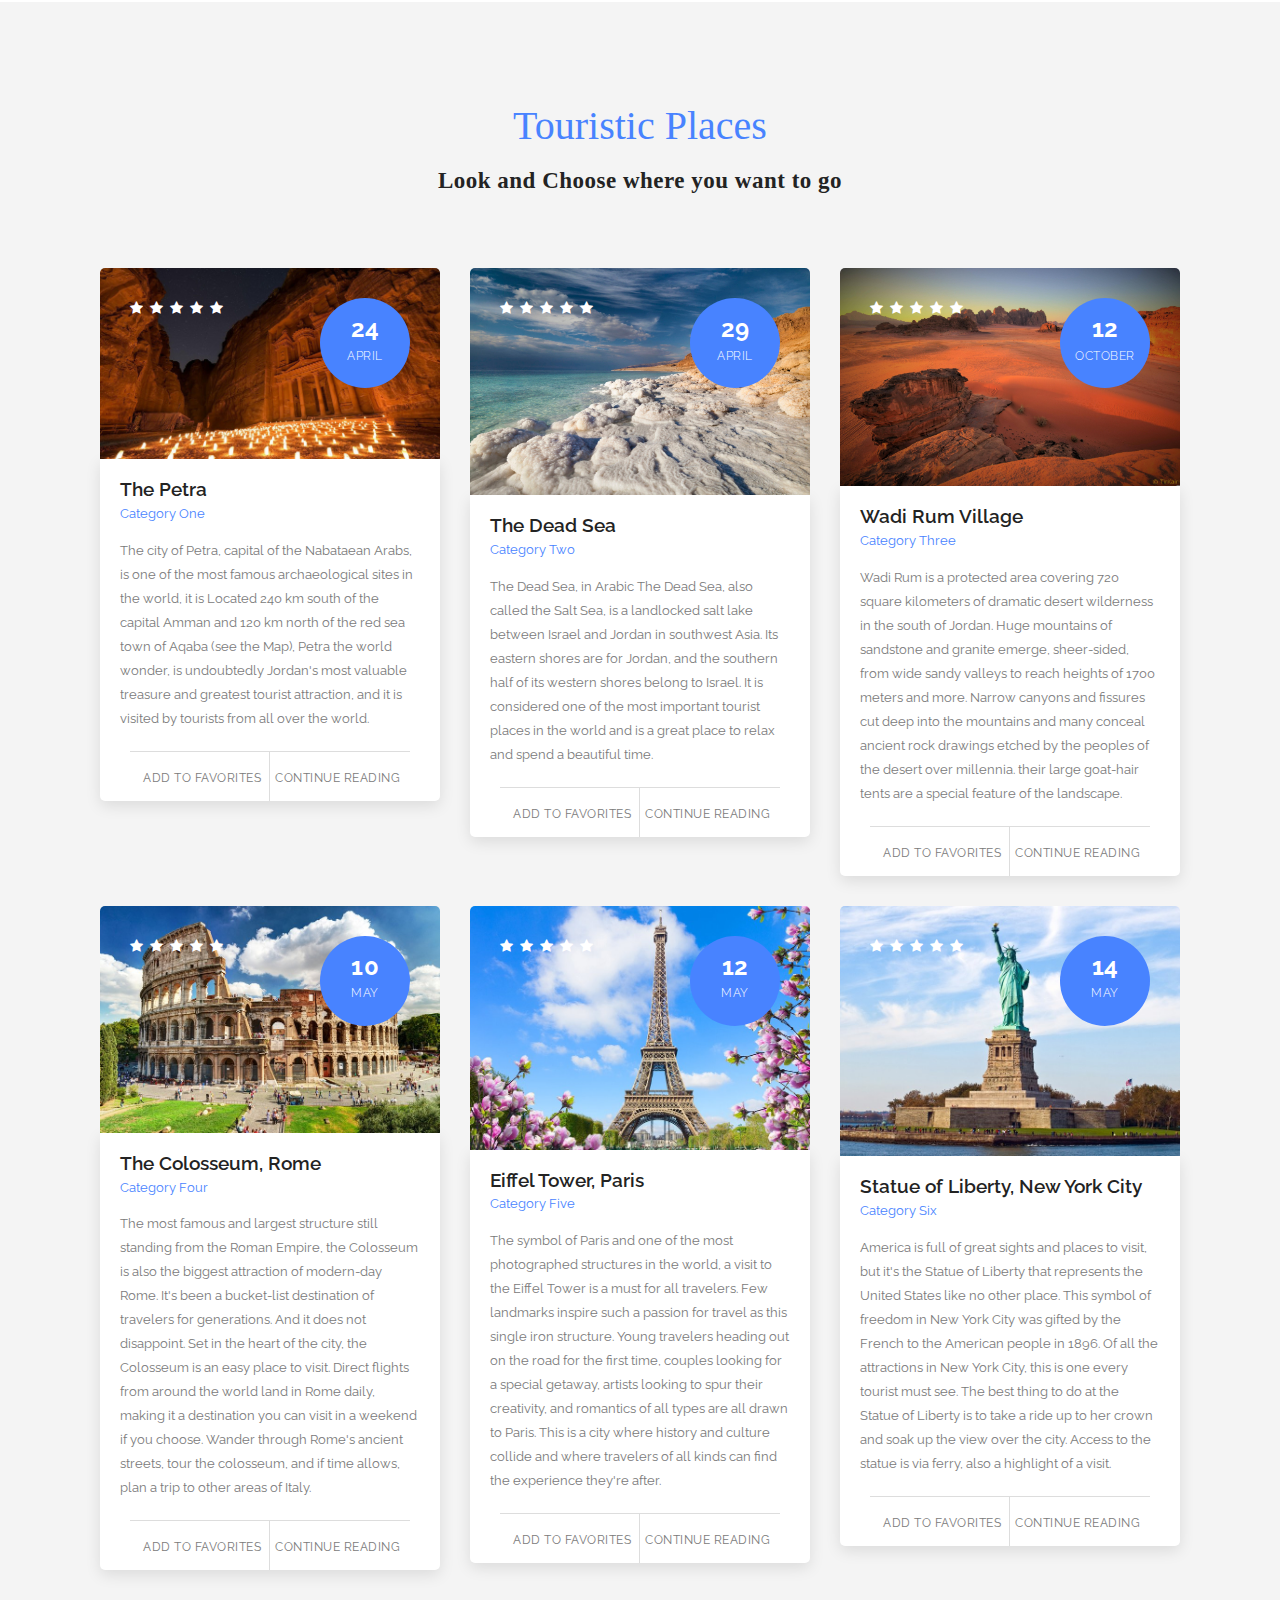
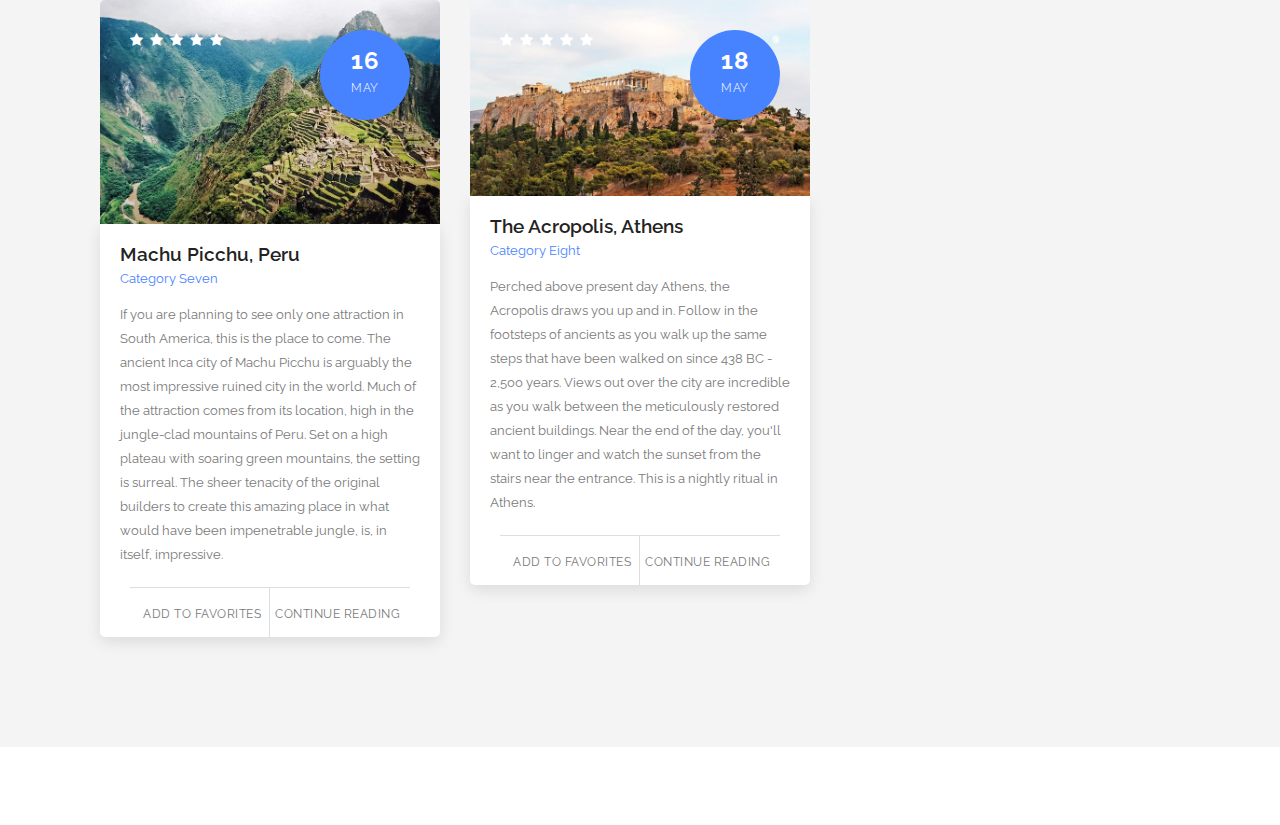
==== TouristicPlaces.html @ e9a0fc8e "first commit" ====
<!DOCTYPE html>
<html lang="en">

<head>
    <meta charset="UTF-8">
    <meta http-equiv="X-UA-Compatible" content="IE=edge">
    <meta name="viewport" content="width=device-width, initial-scale=1.0">
    <link rel="stylesheet" href="css/bootstrap.min.css">
    <link rel="stylesheet" href="css/bootstrap-theme.min.css">
    <link rel="stylesheet" href="css/fontAwesome.css">
    <link rel="stylesheet" href="css/hero-slider.css">
    <link rel="stylesheet" href="css/owl-carousel.css">
    <link rel="stylesheet" href="css/datepicker.css">
    <link rel="stylesheet" href="css/templatemo-style.css">
    <link href="https://fonts.googleapis.com/css?family=Raleway:100,200,300,400,500,600,700,800,900" rel="stylesheet">
    <link rel="stylesheet" href="css/myStyle.css">
    <script src="js/vendor/modernizr-2.8.3-respond-1.4.2.min.js"></script>
    <title>Touristic Places</title>
</head>

<body>
    <section class="featured-places" id="blog">
        <div class="container">
            <div class="row">
                <div class="col-md-12">
                    <div class="section-heading">
                        <span>Touristic Places</span>
                        <h2>Look and Choose where you want to go</h2>
                    </div>
                </div>
            </div>
            <div class="row">
                <div class="col-md-4 col-sm-6 col-xs-12">
                    <div class="featured-item">
                        <div class="thumb">
                            <img src="img/featured_item_1.jpg" alt="">
                            <div class="overlay-content">
                                <ul>
                                    <li><i class="fa fa-star"></i></li>
                                    <li><i class="fa fa-star"></i></li>
                                    <li><i class="fa fa-star"></i></li>
                                    <li><i class="fa fa-star"></i></li>
                                    <li><i class="fa fa-star"></i></li>
                                </ul>
                            </div>
                            <div class="date-content">
                                <h6>24</h6>
                                <span>April</span>
                            </div>
                        </div>
                        <div class="down-content">
                            <h4>The Petra</h4>
                            <span>Category One</span>
                            <p>The city of Petra, capital of the Nabataean Arabs, is one of the most famous
                                archaeological sites in the world,
                                it is Located 240 km south of the capital Amman and 120 km north of the red sea town of
                                Aqaba (see the Map),
                                Petra the world wonder, is undoubtedly Jordan's most valuable treasure and greatest
                                tourist attraction,
                                and it is visited by tourists from all over the world.</p>
                            <div class="row">
                                <div class="col-md-6 first-button">
                                    <div class="text-button">
                                        <a href="#">Add to favorites</a>
                                    </div>
                                </div>
                                <div class="col-md-6">
                                    <div class="text-button">
                                        <a href="https://www.visitpetra.jo/Pages/viewpage.aspx?pageID=124"
                                            target="_blank">Continue Reading</a>
                                    </div>
                                </div>
                            </div>
                        </div>
                    </div>
                </div>



                <div class="col-md-4 col-sm-6 col-xs-12">
                    <div class="featured-item">
                        <div class="thumb">
                            <img src="img/featured_item_2.jpg" alt="">
                            <div class="overlay-content">
                                <ul>
                                    <li><i class="fa fa-star"></i></li>
                                    <li><i class="fa fa-star"></i></li>
                                    <li><i class="fa fa-star"></i></li>
                                    <li><i class="fa fa-star"></i></li>
                                    <li><i class="fa fa-star"></i></li>
                                </ul>
                            </div>
                            <div class="date-content">
                                <h6>29</h6>
                                <span>April</span>
                            </div>
                        </div>
                        <div class="down-content">
                            <h4>The Dead Sea</h4>
                            <span>Category Two</span>
                            <p>The Dead Sea, in Arabic The Dead Sea, also called the Salt Sea, is a landlocked salt lake
                                between Israel and Jordan in southwest Asia.
                                Its eastern shores are for Jordan, and the southern half of its western shores belong to
                                Israel.
                                It is considered one of the most important tourist places in the world and is a great
                                place to relax and spend
                                a beautiful time.</p>
                            <div class="row">
                                <div class="col-md-6 first-button">
                                    <div class="text-button">
                                        <a href="#">Add to favorites</a>
                                    </div>
                                </div>
                                <div class="col-md-6">
                                    <div class="text-button">
                                        <a href="https://www.britannica.com/place/Dead-Sea" target="_blank">Continue
                                            Reading</a>
                                    </div>
                                </div>
                            </div>
                        </div>
                    </div>
                </div>

                <div class="col-md-4 col-sm-6 col-xs-12">
                    <div class="featured-item">
                        <div class="thumb">
                            <img src="img/featured_item_3.jpg" alt="">
                            <div class="overlay-content">
                                <ul>
                                    <li><i class="fa fa-star"></i></li>
                                    <li><i class="fa fa-star"></i></li>
                                    <li><i class="fa fa-star"></i></li>
                                    <li><i class="fa fa-star"></i></li>
                                    <li><i class="fa fa-star"></i></li>
                                </ul>
                            </div>
                            <div class="date-content">
                                <h6>12</h6>
                                <span>October</span>
                            </div>
                        </div>
                        <div class="down-content">
                            <h4>Wadi Rum Village</h4>
                            <span>Category Three</span>
                            <p>Wadi Rum is a protected area covering 720 square kilometers of dramatic desert wilderness
                                in the south of Jordan.
                                Huge mountains of sandstone and granite emerge, sheer-sided, from wide sandy valleys to
                                reach heights of 1700 meters and more.
                                Narrow canyons and fissures cut deep into the mountains and many conceal ancient rock
                                drawings etched by the peoples of the desert over millennia.
                                their large goat-hair tents are a special feature of the landscape.
                            </p>
                            <div class="row">
                                <div class="col-md-6 first-button">
                                    <div class="text-button">
                                        <a href="#">Add to favorites</a>
                                    </div>
                                </div>
                                <div class="col-md-6">
                                    <div class="text-button">
                                        <a href="#">Continue Reading</a>
                                    </div>
                                </div>
                            </div>
                        </div>
                    </div>
                </div>
            </div>





            <div class="row">
                <div class="col-md-4 col-sm-6 col-xs-12">
                    <div class="featured-item">
                        <div class="thumb">
                            <img src="img/rome.jpg" alt="">
                            <div class="overlay-content">
                                <ul>
                                    <li><i class="fa fa-star"></i></li>
                                    <li><i class="fa fa-star"></i></li>
                                    <li><i class="fa fa-star"></i></li>
                                    <li><i class="fa fa-star"></i></li>
                                    <li><i class="fa fa-star"></i></li>
                                </ul>
                            </div>
                            <div class="date-content">
                                <h6>10</h6>
                                <span>May</span>
                            </div>
                        </div>
                        <div class="down-content">
                            <h4>The Colosseum, Rome</h4>
                            <span>Category Four</span>
                            <p>The most famous and largest structure still standing from the Roman Empire, the Colosseum
                                is also the biggest attraction of modern-day Rome. It's been a bucket-list destination
                                of travelers for generations. And it does not disappoint.

                                Set in the heart of the city, the Colosseum is an easy place to visit.
                                Direct flights from around the world land in Rome daily,
                                making it a destination you can visit in a weekend if you choose. Wander through Rome's
                                ancient streets, tour the colosseum,
                                and if time allows, plan a trip to other areas of Italy.
                            </p>
                            <div class="row">
                                <div class="col-md-6 first-button">
                                    <div class="text-button">
                                        <a href="#">Add to favorites</a>
                                    </div>
                                </div>
                                <div class="col-md-6">
                                    <div class="text-button">
                                        <a href="https://www.planetware.com/rome/colosseum-i-la-rcl.htm"
                                            target="_blank">Continue Reading</a>
                                    </div>
                                </div>
                            </div>
                        </div>
                    </div>
                </div>

                <div class="col-md-4 col-sm-6 col-xs-12">
                    <div class="featured-item">
                        <div class="thumb">
                            <img src="img/paris.jpg" alt="">
                            <div class="overlay-content">
                                <ul>
                                    <li><i class="fa fa-star"></i></li>
                                    <li><i class="fa fa-star"></i></li>
                                    <li><i class="fa fa-star"></i></li>
                                    <li><i class="fa fa-star"></i></li>
                                    <li><i class="fa fa-star"></i></li>
                                </ul>
                            </div>
                            <div class="date-content">
                                <h6>12</h6>
                                <span>May</span>
                            </div>
                        </div>
                        <div class="down-content">
                            <h4>Eiffel Tower, Paris</h4>
                            <span>Category Five</span>
                            <p>The symbol of Paris and one of the most photographed structures in the world,
                                a visit to the Eiffel Tower is a must for all travelers. Few landmarks inspire such a
                                passion for travel as this single iron structure.
                                Young travelers heading out on the road for the first time, couples looking for a
                                special getaway, artists looking to spur their creativity,
                                and romantics of all types are all drawn to Paris. This is a city where history and
                                culture collide and where travelers of all kinds can find
                                the experience they're after.</p>
                            <div class="row">
                                <div class="col-md-6 first-button">
                                    <div class="text-button">
                                        <a href="#">Add to favorites</a>
                                    </div>
                                </div>
                                <div class="col-md-6">
                                    <div class="text-button">
                                        <a href="https://www.planetware.com/paris/eiffel-tower-f-p-et.htm"
                                            target="_blank">Continue Reading</a>
                                    </div>
                                </div>
                            </div>
                        </div>
                    </div>

                </div>

                <div class="col-md-4 col-sm-6 col-xs-12">
                    <div class="featured-item">
                        <div class="thumb">
                            <img src="img/usa.jpg" alt="">
                            <div class="overlay-content">
                                <ul>
                                    <li><i class="fa fa-star"></i></li>
                                    <li><i class="fa fa-star"></i></li>
                                    <li><i class="fa fa-star"></i></li>
                                    <li><i class="fa fa-star"></i></li>
                                    <li><i class="fa fa-star"></i></li>
                                </ul>
                            </div>
                            <div class="date-content">
                                <h6>14</h6>
                                <span>May</span>
                            </div>
                        </div>
                        <div class="down-content">
                            <h4>Statue of Liberty, New York City</h4>
                            <span>Category Six</span>
                            <p>America is full of great sights and places to visit, but it's the Statue of Liberty that
                                represents the United States like no other place. This symbol of freedom in New York
                                City was gifted by the French to the American people in 1896.

                                Of all the attractions in New York City, this is one every tourist must see. The best
                                thing to do at the Statue of Liberty is to take a ride up to her crown and soak up the
                                view over the city. Access to the statue is via ferry, also a highlight of a visit.</p>
                            <div class="row">
                                <div class="col-md-6 first-button">
                                    <div class="text-button">
                                        <a href="#">Add to favorites</a>
                                    </div>
                                </div>
                                <div class="col-md-6">
                                    <div class="text-button">
                                        <a href="https://www.britannica.com/topic/Statue-of-Liberty"
                                            target="_blank">Continue Reading</a>
                                    </div>
                                </div>
                            </div>
                        </div>
                    </div>
                </div>
            </div>


            <div class="row">
                <div class="col-md-4 col-sm-6 col-xs-12">
                    <div class="featured-item">
                        <div class="thumb">
                            <img src="img/peru.jpg" alt="">
                            <div class="overlay-content">
                                <ul>
                                    <li><i class="fa fa-star"></i></li>
                                    <li><i class="fa fa-star"></i></li>
                                    <li><i class="fa fa-star"></i></li>
                                    <li><i class="fa fa-star"></i></li>
                                    <li><i class="fa fa-star"></i></li>
                                </ul>
                            </div>
                            <div class="date-content">
                                <h6>16</h6>
                                <span>May</span>
                            </div>
                        </div>
                        <div class="down-content">
                            <h4>Machu Picchu, Peru</h4>
                            <span>Category Seven</span>
                            <p>If you are planning to see only one attraction in South America, this is the place to
                                come. The ancient Inca city of Machu Picchu is arguably the most impressive ruined city
                                in the world.

                                Much of the attraction comes from its location, high in the jungle-clad mountains of
                                Peru. Set on a high plateau with soaring green mountains, the setting is surreal. The
                                sheer tenacity of the original builders to create this amazing place in what would have
                                been impenetrable jungle, is, in itself, impressive.</p>
                            <div class="row">
                                <div class="col-md-6 first-button">
                                    <div class="text-button">
                                        <a href="#">Add to favorites</a>
                                    </div>
                                </div>
                                <div class="col-md-6">
                                    <div class="text-button">
                                        <a href="https://www.britannica.com/place/Machu-Picchu" target="_blank">Continue
                                            Reading</a>
                                    </div>
                                </div>
                            </div>
                        </div>
                    </div>
                </div>


                <div class="col-md-4 col-sm-6 col-xs-12">
                    <div class="featured-item">
                        <div class="thumb">
                            <img src="img/athens.jpg" alt="">
                            <div class="overlay-content">
                                <ul>
                                    <li><i class="fa fa-star"></i></li>
                                    <li><i class="fa fa-star"></i></li>
                                    <li><i class="fa fa-star"></i></li>
                                    <li><i class="fa fa-star"></i></li>
                                    <li><i class="fa fa-star"></i></li>
                                </ul>
                            </div>
                            <div class="date-content">
                                <h6>18</h6>
                                <span>May</span>
                            </div>
                        </div>
                        <div class="down-content">
                            <h4>The Acropolis, Athens</h4>
                            <span>Category Eight</span>
                            <p>Perched above present day Athens, the Acropolis draws you up and in. Follow in the
                                footsteps of ancients as you walk up the same steps that have been walked on since 438
                                BC - 2,500 years.

                                Views out over the city are incredible as you walk between the meticulously restored
                                ancient buildings. Near the end of the day, you'll want to linger and watch the sunset
                                from the stairs near the entrance. This is a nightly ritual in Athens.</p>
                            <div class="row">
                                <div class="col-md-6 first-button">
                                    <div class="text-button">
                                        <a href="#">Add to favorites</a>
                                    </div>
                                </div>
                                <div class="col-md-6">
                                    <div class="text-button">
                                        <a href="https://www.acropolis-tickets.com/acropolis-of-athens/"
                                            target="_blank">Continue Reading</a>
                                    </div>
                                </div>
                            </div>
                        </div>
                    </div>
                </div>

            </div>
        </div>
    </section>




</body>

</html>
---- css/hero-slider.css ----
/* -------------------------------- 

Primary style

-------------------------------- */
*, *::after, *::before {
  -webkit-box-sizing: border-box;
  -moz-box-sizing: border-box;
  box-sizing: border-box;
}

html {
  font-size: 62.5%;
}

body {
  font-family: "Open Sans", sans-serif;
  color: #2c343b;
  background-color: #f2f2f2;
}

a {
  color: #d44457;
  text-decoration: none;
}

img {
  max-width: 100%;
}

/* -------------------------------- 

Main Components 

-------------------------------- */
.cd-header {
  position: absolute;
  z-index: 2;
  top: 0;
  left: 0;
  width: 100%;
  height: 50px;
  background-color: #21272c;
  -webkit-font-smoothing: antialiased;
  -moz-osx-font-smoothing: grayscale;
}
@media only screen and (min-width: 768px) {
  .cd-header {
    height: 70px;
    background-color: transparent;
  }
}

#cd-logo {
  float: left;
  margin: 13px 0 0 5%;
}
#cd-logo img {
  display: block;
}
@media only screen and (min-width: 768px) {
  #cd-logo {
    margin: 23px 0 0 5%;
  }
}

.cd-primary-nav {
  /* mobile first - navigation hidden by default, triggered by tap/click on navigation icon */
  float: right;
  margin-right: 5%;
  width: 44px;
  height: 100%;
}
.cd-primary-nav ul {
  position: absolute;
  top: 0;
  left: 0;
  width: 100%;
  -webkit-transform: translateY(-100%);
  -moz-transform: translateY(-100%);
  -ms-transform: translateY(-100%);
  -o-transform: translateY(-100%);
  transform: translateY(-100%);
}
.cd-primary-nav ul.is-visible {
  box-shadow: 0 3px 8px rgba(0, 0, 0, 0.2);
  -webkit-transform: translateY(50px);
  -moz-transform: translateY(50px);
  -ms-transform: translateY(50px);
  -o-transform: translateY(50px);
  transform: translateY(50px);
}
.cd-primary-nav a {
  display: block;
  height: 50px;
  line-height: 50px;
  padding-left: 5%;
  background: #21272c;
  border-top: 1px solid #333c44;
  color: #ffffff;
}
@media only screen and (min-width: 768px) {
  .cd-primary-nav {
    /* reset navigation values */
    width: auto;
    height: auto;
    background: none;
  }
  .cd-primary-nav ul {
    position: static;
    width: auto;
    -webkit-transform: translateY(0);
    -moz-transform: translateY(0);
    -ms-transform: translateY(0);
    -o-transform: translateY(0);
    transform: translateY(0);
    line-height: 70px;
  }
  .cd-primary-nav ul.is-visible {
    -webkit-transform: translateY(0);
    -moz-transform: translateY(0);
    -ms-transform: translateY(0);
    -o-transform: translateY(0);
    transform: translateY(0);
  }
  .cd-primary-nav li {
    display: inline-block;
    margin-left: 1em;
  }
  .cd-primary-nav a {
    display: inline-block;
    height: auto;
    font-weight: 600;
    line-height: normal;
    background: transparent;
    padding: .6em 1em;
    border-top: none;
  }
}

/* -------------------------------- 

Slider

-------------------------------- */
.cd-hero {
  position: relative;
  -webkit-font-smoothing: antialiased;
  -moz-osx-font-smoothing: grayscale;
}

.cd-hero-slider {
  position: relative;
  height: 360px;
  overflow: hidden;
}
.cd-hero-slider li {
  position: absolute;
  top: 0;
  left: 0;
  width: 100%;
  height: 100%;
  -webkit-transform: translateX(100%);
  -moz-transform: translateX(100%);
  -ms-transform: translateX(100%);
  -o-transform: translateX(100%);
  transform: translateX(100%);
}
.cd-hero-slider li.selected {
  /* this is the visible slide */
  position: relative;
  -webkit-transform: translateX(0);
  -moz-transform: translateX(0);
  -ms-transform: translateX(0);
  -o-transform: translateX(0);
  transform: translateX(0);
}
.cd-hero-slider li.move-left {
  /* slide hidden on the left */
  -webkit-transform: translateX(-100%);
  -moz-transform: translateX(-100%);
  -ms-transform: translateX(-100%);
  -o-transform: translateX(-100%);
  transform: translateX(-100%);
}
.cd-hero-slider li.is-moving, .cd-hero-slider li.selected {
  /* the is-moving class is assigned to the slide which is moving outside the viewport */
  -webkit-transition: -webkit-transform 0.5s;
  -moz-transition: -moz-transform 0.5s;
  transition: transform 0.5s;
}
@media only screen and (min-width: 768px) {
  .cd-hero-slider {
    height: 500px;
  }
}
@media only screen and (min-width: 1170px) {
  .cd-hero-slider {
    height: 680px;
  }
}

/* -------------------------------- 

Single slide style

-------------------------------- */
.cd-hero-slider li {
  background-position: center center;
  background-size: cover;
  background-repeat: no-repeat;
}
.cd-hero-slider li:first-of-type {
  background-image: url(../img/slide_01.jpg);
}
.cd-hero-slider li:nth-of-type(2) {
  background-image: url(../img/slide_02.jpg);
}
.cd-hero-slider li:nth-of-type(3) {
  background-image: url(../img/slide_03.jpg);
}
.cd-hero-slider .cd-full-width,
.cd-hero-slider .cd-half-width {
  position: absolute;
  width: 100%;
  height: 100%;
  z-index: 1;
  left: 0;
  top: 0;
  /* this padding is used to align the text */
  padding-top: 150px;
  text-align: center;
  /* Force Hardware Acceleration in WebKit */
  -webkit-backface-visibility: hidden;
  backface-visibility: hidden;
  -webkit-transform: translateZ(0);
  -moz-transform: translateZ(0);
  -ms-transform: translateZ(0);
  -o-transform: translateZ(0);
  transform: translateZ(0);
}
.cd-hero-slider .cd-img-container {
  /* hide image on mobile device */
  display: none;
}
.cd-hero-slider .cd-img-container img {
  position: absolute;
  left: 50%;
  top: 50%;
  bottom: auto;
  right: auto;
  -webkit-transform: translateX(-50%) translateY(-50%);
  -moz-transform: translateX(-50%) translateY(-50%);
  -ms-transform: translateX(-50%) translateY(-50%);
  -o-transform: translateX(-50%) translateY(-50%);
  transform: translateX(-50%) translateY(-50%);
}
.cd-hero-slider .cd-bg-video-wrapper {
  /* hide video on mobile device */
  display: none;
  position: absolute;
  top: 0;
  left: 0;
  width: 100%;
  height: 100%;
  overflow: hidden;
}
.cd-hero-slider .cd-bg-video-wrapper video {
  /* you won't see this element in the html, but it will be injected using js */
  display: block;
  min-height: 100%;
  min-width: 100%;
  max-width: none;
  height: auto;
  width: auto;
  position: absolute;
  left: 50%;
  top: 50%;
  bottom: auto;
  right: auto;
  -webkit-transform: translateX(-50%) translateY(-50%);
  -moz-transform: translateX(-50%) translateY(-50%);
  -ms-transform: translateX(-50%) translateY(-50%);
  -o-transform: translateX(-50%) translateY(-50%);
  transform: translateX(-50%) translateY(-50%);
}
.cd-hero-slider h2, .cd-hero-slider p {
  text-shadow: 0 1px 3px rgba(0, 0, 0, 0.1);
  line-height: 1.2;
  margin: 0 auto 14px;
  color: #ffffff;
  width: 90%;
  max-width: 400px;
}
.cd-hero-slider h2 {
  font-size: 2.4rem;
}
.cd-hero-slider p {
  font-size: 1.4rem;
  line-height: 1.4;
}
.cd-hero-slider .cd-btn {
  display: inline-block;
  padding: 1.2em 1.4em;
  margin-top: .8em;
  background-color: rgba(212, 68, 87, 0.9);
  font-size: 1.3rem;
  font-weight: 700;
  letter-spacing: 1px;
  color: #ffffff;
  text-transform: uppercase;
  box-shadow: 0 3px 6px rgba(0, 0, 0, 0.1);
  -webkit-transition: background-color 0.2s;
  -moz-transition: background-color 0.2s;
  transition: background-color 0.2s;
}
.cd-hero-slider .cd-btn.secondary {
  background-color: rgba(22, 26, 30, 0.8);
}
.cd-hero-slider .cd-btn:nth-of-type(2) {
  margin-left: 1em;
}
.no-touch .cd-hero-slider .cd-btn:hover {
  background-color: #d44457;
}
.no-touch .cd-hero-slider .cd-btn.secondary:hover {
  background-color: #161a1e;
}
@media only screen and (min-width: 768px) {
  .cd-hero-slider .cd-full-width,
  .cd-hero-slider .cd-half-width {
    padding-top: 200px;
  }
  .cd-hero-slider .cd-bg-video-wrapper {
    display: block;
  }
  .cd-hero-slider .cd-half-width {
    width: 45%;
  }
  .cd-hero-slider .cd-half-width:first-of-type {
    left: 5%;
  }
  .cd-hero-slider .cd-half-width:nth-of-type(2) {
    right: 5%;
    left: auto;
  }
  .cd-hero-slider .cd-img-container {
    display: block;
  }
  .cd-hero-slider h2, .cd-hero-slider p {
    max-width: 520px;
  }
  .cd-hero-slider h2 {
    font-size: 2.4em;
    font-weight: 300;
  }
  .cd-hero-slider .cd-btn {
    font-size: 1.4rem;
  }
}
@media only screen and (min-width: 1170px) {
  .cd-hero-slider .cd-full-width,
  .cd-hero-slider .cd-half-width {
    padding-top: 250px;
  }
  .cd-hero-slider h2, .cd-hero-slider p {
    margin-bottom: 20px;
  }
  .cd-hero-slider h2 {
    font-size: 3.2em;
  }
  .cd-hero-slider p {
    font-size: 1.6rem;
  }
}

/* -------------------------------- 

Single slide animation

-------------------------------- */
@media only screen and (min-width: 768px) {
  .cd-hero-slider .cd-half-width {
    opacity: 0;
    -webkit-transform: translateX(40px);
    -moz-transform: translateX(40px);
    -ms-transform: translateX(40px);
    -o-transform: translateX(40px);
    transform: translateX(40px);
  }
  .cd-hero-slider .move-left .cd-half-width {
    -webkit-transform: translateX(-40px);
    -moz-transform: translateX(-40px);
    -ms-transform: translateX(-40px);
    -o-transform: translateX(-40px);
    transform: translateX(-40px);
  }
  .cd-hero-slider .selected .cd-half-width {
    /* this is the visible slide */
    opacity: 1;
    -webkit-transform: translateX(0);
    -moz-transform: translateX(0);
    -ms-transform: translateX(0);
    -o-transform: translateX(0);
    transform: translateX(0);
  }
  .cd-hero-slider .is-moving .cd-half-width {
    /* this is the slide moving outside the viewport 
    wait for the end of the transition on the <li> parent before set opacity to 0 and translate to 40px/-40px */
    -webkit-transition: opacity 0s 0.5s, -webkit-transform 0s 0.5s;
    -moz-transition: opacity 0s 0.5s, -moz-transform 0s 0.5s;
    transition: opacity 0s 0.5s, transform 0s 0.5s;
  }
  .cd-hero-slider li.selected.from-left .cd-half-width:nth-of-type(2),
  .cd-hero-slider li.selected.from-right .cd-half-width:first-of-type {
    /* this is the selected slide - different animation if it's entering from left or right */
    -webkit-transition: opacity 0.4s 0.2s, -webkit-transform 0.5s 0.2s;
    -moz-transition: opacity 0.4s 0.2s, -moz-transform 0.5s 0.2s;
    transition: opacity 0.4s 0.2s, transform 0.5s 0.2s;
  }
  .cd-hero-slider li.selected.from-left .cd-half-width:first-of-type,
  .cd-hero-slider li.selected.from-right .cd-half-width:nth-of-type(2) {
    /* this is the selected slide - different animation if it's entering from left or right */
    -webkit-transition: opacity 0.4s 0.4s, -webkit-transform 0.5s 0.4s;
    -moz-transition: opacity 0.4s 0.4s, -moz-transform 0.5s 0.4s;
    transition: opacity 0.4s 0.4s, transform 0.5s 0.4s;
  }
  .cd-hero-slider .cd-full-width h2,
  .cd-hero-slider .cd-full-width p,
  .cd-hero-slider .cd-full-width .cd-btn {
    opacity: 0;
    -webkit-transform: translateX(100px);
    -moz-transform: translateX(100px);
    -ms-transform: translateX(100px);
    -o-transform: translateX(100px);
    transform: translateX(100px);
  }
  .cd-hero-slider .move-left .cd-full-width h2,
  .cd-hero-slider .move-left .cd-full-width p,
  .cd-hero-slider .move-left .cd-full-width .cd-btn {
    opacity: 0;
    -webkit-transform: translateX(-100px);
    -moz-transform: translateX(-100px);
    -ms-transform: translateX(-100px);
    -o-transform: translateX(-100px);
    transform: translateX(-100px);
  }
  .cd-hero-slider .selected .cd-full-width h2,
  .cd-hero-slider .selected .cd-full-width p,
  .cd-hero-slider .selected .cd-full-width .cd-btn {
    /* this is the visible slide */
    opacity: 1;
    -webkit-transform: translateX(0);
    -moz-transform: translateX(0);
    -ms-transform: translateX(0);
    -o-transform: translateX(0);
    transform: translateX(0);
  }
  .cd-hero-slider li.is-moving .cd-full-width h2,
  .cd-hero-slider li.is-moving .cd-full-width p,
  .cd-hero-slider li.is-moving .cd-full-width .cd-btn {
    /* this is the slide moving outside the viewport 
    wait for the end of the transition on the li parent before set opacity to 0 and translate to 100px/-100px */
    -webkit-transition: opacity 0s 0.5s, -webkit-transform 0s 0.5s;
    -moz-transition: opacity 0s 0.5s, -moz-transform 0s 0.5s;
    transition: opacity 0s 0.5s, transform 0s 0.5s;
  }
  .cd-hero-slider li.selected h2 {
    -webkit-transition: opacity 0.4s 0.2s, -webkit-transform 0.5s 0.2s;
    -moz-transition: opacity 0.4s 0.2s, -moz-transform 0.5s 0.2s;
    transition: opacity 0.4s 0.2s, transform 0.5s 0.2s;
  }
  .cd-hero-slider li.selected p {
    -webkit-transition: opacity 0.4s 0.3s, -webkit-transform 0.5s 0.3s;
    -moz-transition: opacity 0.4s 0.3s, -moz-transform 0.5s 0.3s;
    transition: opacity 0.4s 0.3s, transform 0.5s 0.3s;
  }
  .cd-hero-slider li.selected .cd-btn {
    -webkit-transition: opacity 0.4s 0.4s, -webkit-transform 0.5s 0.4s, background-color 0.2s 0s;
    -moz-transition: opacity 0.4s 0.4s, -moz-transform 0.5s 0.4s, background-color 0.2s 0s;
    transition: opacity 0.4s 0.4s, transform 0.5s 0.4s, background-color 0.2s 0s;
  }
}
/* -------------------------------- 

Slider navigation

-------------------------------- */
.cd-slider-nav {
  display: none;
  position: absolute;
  width: 100%;
  bottom: 0;
  z-index: 2;
  text-align: center;
  height: 55px;
  background-color: rgba(0, 1, 1, 0.5);
}
.cd-slider-nav nav, .cd-slider-nav ul, .cd-slider-nav li, .cd-slider-nav a {
  height: 100%;
}
.cd-slider-nav nav {
  display: inline-block;
  position: relative;
}
.cd-slider-nav .cd-marker {
  position: absolute;
  bottom: 0;
  left: 0;
  width: 60px;
  height: 100%;
  color: #d44457;
  background-color: #ffffff;
  box-shadow: inset 0 2px 0 currentColor;
  -webkit-transition: -webkit-transform 0.2s, box-shadow 0.2s;
  -moz-transition: -moz-transform 0.2s, box-shadow 0.2s;
  transition: transform 0.2s, box-shadow 0.2s;
}
.cd-slider-nav .cd-marker.item-2 {
  -webkit-transform: translateX(100%);
  -moz-transform: translateX(100%);
  -ms-transform: translateX(100%);
  -o-transform: translateX(100%);
  transform: translateX(100%);
}
.cd-slider-nav .cd-marker.item-3 {
  -webkit-transform: translateX(200%);
  -moz-transform: translateX(200%);
  -ms-transform: translateX(200%);
  -o-transform: translateX(200%);
  transform: translateX(200%);
}
.cd-slider-nav .cd-marker.item-4 {
  -webkit-transform: translateX(300%);
  -moz-transform: translateX(300%);
  -ms-transform: translateX(300%);
  -o-transform: translateX(300%);
  transform: translateX(300%);
}
.cd-slider-nav .cd-marker.item-5 {
  -webkit-transform: translateX(400%);
  -moz-transform: translateX(400%);
  -ms-transform: translateX(400%);
  -o-transform: translateX(400%);
  transform: translateX(400%);
}
.cd-slider-nav ul::after {
  clear: both;
  content: "";
  display: table;
}
.cd-slider-nav li {
  display: inline-block;
  width: 60px;
  float: left;
}
.cd-slider-nav li.selected a {
  color: #2c343b;
}
.no-touch .cd-slider-nav li.selected a:hover {
  background-color: transparent;
}
.cd-slider-nav a {
  display: block;
  position: relative;
  padding-top: 35px;
  font-size: 1rem;
  font-weight: 700;
  color: #a8b4be;
  -webkit-transition: background-color 0.2s;
  -moz-transition: background-color 0.2s;
  transition: background-color 0.2s;
}
.cd-slider-nav a::before {
  content: '';
  position: absolute;
  width: 24px;
  height: 24px;
  top: 8px;
  left: 50%;
  right: auto;
  -webkit-transform: translateX(-50%);
  -moz-transform: translateX(-50%);
  -ms-transform: translateX(-50%);
  -o-transform: translateX(-50%);
  transform: translateX(-50%);
}
.no-touch .cd-slider-nav a:hover {
  background-color: rgba(0, 1, 1, 0.5);
}
.cd-slider-nav li:first-of-type a::before {
  background-position: 0 0;
}
.cd-slider-nav li.selected:first-of-type a::before {
  background-position: 0 -24px;
}
.cd-slider-nav li:nth-of-type(2) a::before {
  background-position: -24px 0;
}
.cd-slider-nav li.selected:nth-of-type(2) a::before {
  background-position: -24px -24px;
}
.cd-slider-nav li:nth-of-type(3) a::before {
  background-position: -48px 0;
}
.cd-slider-nav li.selected:nth-of-type(3) a::before {
  background-position: -48px -24px;
}
.cd-slider-nav li:nth-of-type(4) a::before {
  background-position: -72px 0;
}
.cd-slider-nav li.selected:nth-of-type(4) a::before {
  background-position: -72px -24px;
}
.cd-slider-nav li:nth-of-type(5) a::before {
  background-position: -96px 0;
}
.cd-slider-nav li.selected:nth-of-type(5) a::before {
  background-position: -96px -24px;
}
@media only screen and (min-width: 768px) {
  .cd-slider-nav {
    height: 80px;
  }
  .cd-slider-nav .cd-marker,
  .cd-slider-nav li {
    width: 95px;
  }
  .cd-slider-nav a {
    padding-top: 48px;
    font-size: 1.1rem;
    text-transform: uppercase;
  }
  .cd-slider-nav a::before {
    top: 18px;
  }
}

/* -------------------------------- 

Main content

-------------------------------- */
.cd-main-content {
  width: 90%;
  max-width: 768px;
  margin: 0 auto;
  padding: 2em 0;
}
.cd-main-content p {
  font-size: 1.4rem;
  line-height: 1.8;
  color: #999999;
  margin: 2em 0;
}
@media only screen and (min-width: 1170px) {
  .cd-main-content {
    padding: 3em 0;
  }
  .cd-main-content p {
    font-size: 1.6rem;
  }
}

/* -------------------------------- 

Javascript disabled

-------------------------------- */
.no-js .cd-hero-slider li {
  display: none;
}
.no-js .cd-hero-slider li.selected {
  display: block;
}

.no-js .cd-slider-nav {
  display: none;
}
---- css/owl-carousel.css ----
/**
 * Owl Carousel v2.3.1
 * Copyright 2013-2018 David Deutsch
 * Licensed under: SEE LICENSE IN https://github.com/OwlCarousel2/OwlCarousel2/blob/master/LICENSE
 */
/*
 *  Owl Carousel - Core
 */
.owl-carousel {
  display: none;
  width: 100%;
  -webkit-tap-highlight-color: transparent;
  /* position relative and z-index fix webkit rendering fonts issue */
  position: relative;
  z-index: 1; }
  .owl-carousel .owl-stage {
    position: relative;
    -ms-touch-action: pan-Y;
    touch-action: manipulation;
    -moz-backface-visibility: hidden;
    /* fix firefox animation glitch */ }
  .owl-carousel .owl-stage:after {
    content: ".";
    display: block;
    clear: both;
    visibility: hidden;
    line-height: 0;
    height: 0; }
  .owl-carousel .owl-stage-outer {
    position: relative;
    overflow: hidden;
    /* fix for flashing background */
    -webkit-transform: translate3d(0px, 0px, 0px); }
  .owl-carousel .owl-wrapper,
  .owl-carousel .owl-item {
    -webkit-backface-visibility: hidden;
    -moz-backface-visibility: hidden;
    -ms-backface-visibility: hidden;
    -webkit-transform: translate3d(0, 0, 0);
    -moz-transform: translate3d(0, 0, 0);
    -ms-transform: translate3d(0, 0, 0); }
  .owl-carousel .owl-item {
    position: relative;
    min-height: 1px;
    float: left;
    -webkit-backface-visibility: hidden;
    -webkit-tap-highlight-color: transparent;
    -webkit-touch-callout: none; }
  .owl-carousel .owl-item img {
    display: block;
    width: 100%; }
  .owl-carousel .owl-nav.disabled,
  .owl-carousel .owl-dots.disabled {
    display: none; }
  .owl-carousel .owl-nav .owl-prev,
  .owl-carousel .owl-nav .owl-next,
  .owl-carousel .owl-dot {
    cursor: pointer;
    cursor: hand;
    -webkit-user-select: none;
    -khtml-user-select: none;
    -moz-user-select: none;
    -ms-user-select: none;
    user-select: none; }
  .owl-carousel .owl-nav button.owl-prev,
  .owl-carousel .owl-nav button.owl-next,
  .owl-carousel button.owl-dot {
    background: none;
    color: inherit;
    border: none;
    padding: 0 !important;
    font: inherit; }
  .owl-carousel.owl-loaded {
    display: block; }
  .owl-carousel.owl-loading {
    opacity: 0;
    display: block; }
  .owl-carousel.owl-hidden {
    opacity: 0; }
  .owl-carousel.owl-refresh .owl-item {
    visibility: hidden; }
  .owl-carousel.owl-drag .owl-item {
    -ms-touch-action: none;
        touch-action: none;
    -webkit-user-select: none;
    -moz-user-select: none;
    -ms-user-select: none;
    user-select: none; }
  .owl-carousel.owl-grab {
    cursor: move;
    cursor: grab; }
  .owl-carousel.owl-rtl {
    direction: rtl; }
  .owl-carousel.owl-rtl .owl-item {
    float: right; }

/* No Js */
.no-js .owl-carousel {
  display: block; }

/*
 *  Owl Carousel - Animate Plugin
 */
.owl-carousel .animated {
  animation-duration: 1000ms;
  animation-fill-mode: both; }

.owl-carousel .owl-animated-in {
  z-index: 0; }

.owl-carousel .owl-animated-out {
  z-index: 1; }

.owl-carousel .fadeOut {
  animation-name: fadeOut; }

@keyframes fadeOut {
  0% {
    opacity: 1; }
  100% {
    opacity: 0; } }

/*
 *  Owl Carousel - Auto Height Plugin
 */
.owl-height {
  transition: height 500ms ease-in-out; }

/*
 *  Owl Carousel - Lazy Load Plugin
 */
.owl-carousel .owl-item .owl-lazy {
  opacity: 0;
  transition: opacity 400ms ease; }

.owl-carousel .owl-item img.owl-lazy {
  transform-style: preserve-3d; }

/*
 *  Owl Carousel - Video Plugin
 */
.owl-carousel .owl-video-wrapper {
  position: relative;
  height: 100%;
  background: #000; }

.owl-carousel .owl-video-play-icon {
  position: absolute;
  height: 80px;
  width: 80px;
  left: 50%;
  top: 50%;
  margin-left: -40px;
  margin-top: -40px;
  background: url("owl.video.play.png") no-repeat;
  cursor: pointer;
  z-index: 1;
  -webkit-backface-visibility: hidden;
  transition: transform 100ms ease; }

.owl-carousel .owl-video-play-icon:hover {
  -ms-transform: scale(1.3, 1.3);
      transform: scale(1.3, 1.3); }

.owl-carousel .owl-video-playing .owl-video-tn,
.owl-carousel .owl-video-playing .owl-video-play-icon {
  display: none; }

.owl-carousel .owl-video-tn {
  opacity: 0;
  height: 100%;
  background-position: center center;
  background-repeat: no-repeat;
  background-size: contain;
  transition: opacity 400ms ease; }

.owl-carousel .owl-video-frame {
  position: relative;
  z-index: 1;
  height: 100%;
  width: 100%; }
---- css/datepicker.css ----
/*!
 * Datepicker for Bootstrap v1.7.1 (https://github.com/uxsolutions/bootstrap-datepicker)
 *
 * Licensed under the Apache License v2.0 (http://www.apache.org/licenses/LICENSE-2.0)
 */

.datepicker {
  padding: 4px;
  -webkit-border-radius: 4px;
  -moz-border-radius: 4px;
  border-radius: 4px;
  direction: ltr;
}
.datepicker-inline {
  width: 220px;
}
.datepicker-rtl {
  direction: rtl;
}
.datepicker-rtl.dropdown-menu {
  left: auto;
}
.datepicker-rtl table tr td span {
  float: right;
}
.datepicker-dropdown {
  top: 0;
  left: 0;
}
.datepicker-dropdown:before {
  content: '';
  display: inline-block;
  border-left: 7px solid transparent;
  border-right: 7px solid transparent;
  border-bottom: 7px solid #999;
  border-top: 0;
  border-bottom-color: rgba(0, 0, 0, 0.2);
  position: absolute;
}
.datepicker-dropdown:after {
  content: '';
  display: inline-block;
  border-left: 6px solid transparent;
  border-right: 6px solid transparent;
  border-bottom: 6px solid #fff;
  border-top: 0;
  position: absolute;
}
.datepicker-dropdown.datepicker-orient-left:before {
  left: 6px;
}
.datepicker-dropdown.datepicker-orient-left:after {
  left: 7px;
}
.datepicker-dropdown.datepicker-orient-right:before {
  right: 6px;
}
.datepicker-dropdown.datepicker-orient-right:after {
  right: 7px;
}
.datepicker-dropdown.datepicker-orient-bottom:before {
  top: -7px;
}
.datepicker-dropdown.datepicker-orient-bottom:after {
  top: -6px;
}
.datepicker-dropdown.datepicker-orient-top:before {
  bottom: -7px;
  border-bottom: 0;
  border-top: 7px solid #999;
}
.datepicker-dropdown.datepicker-orient-top:after {
  bottom: -6px;
  border-bottom: 0;
  border-top: 6px solid #fff;
}
.datepicker table {
  margin: 0;
  -webkit-touch-callout: none;
  -webkit-user-select: none;
  -khtml-user-select: none;
  -moz-user-select: none;
  -ms-user-select: none;
  user-select: none;
}
.datepicker td,
.datepicker th {
  text-align: center;
  width: 20px;
  height: 20px;
  -webkit-border-radius: 4px;
  -moz-border-radius: 4px;
  border-radius: 4px;
  border: none;
}
.table-striped .datepicker table tr td,
.table-striped .datepicker table tr th {
  background-color: transparent;
}
.datepicker table tr td.day:hover,
.datepicker table tr td.day.focused {
  background: #eee;
  cursor: pointer;
}
.datepicker table tr td.old,
.datepicker table tr td.new {
  color: #999;
}
.datepicker table tr td.disabled,
.datepicker table tr td.disabled:hover {
  background: none;
  color: #999;
  cursor: default;
}
.datepicker table tr td.highlighted {
  background: #d9edf7;
  border-radius: 0;
}
.datepicker table tr td.today,
.datepicker table tr td.today:hover,
.datepicker table tr td.today.disabled,
.datepicker table tr td.today.disabled:hover {
  background-color: #fde19a;
  background-image: -moz-linear-gradient(to bottom, #fdd49a, #fdf59a);
  background-image: -ms-linear-gradient(to bottom, #fdd49a, #fdf59a);
  background-image: -webkit-gradient(linear, 0 0, 0 100%, from(#fdd49a), to(#fdf59a));
  background-image: -webkit-linear-gradient(to bottom, #fdd49a, #fdf59a);
  background-image: -o-linear-gradient(to bottom, #fdd49a, #fdf59a);
  background-image: linear-gradient(to bottom, #fdd49a, #fdf59a);
  background-repeat: repeat-x;
  filter: progid:DXImageTransform.Microsoft.gradient(startColorstr='#fdd49a', endColorstr='#fdf59a', GradientType=0);
  border-color: #fdf59a #fdf59a #fbed50;
  border-color: rgba(0, 0, 0, 0.1) rgba(0, 0, 0, 0.1) rgba(0, 0, 0, 0.25);
  filter: progid:DXImageTransform.Microsoft.gradient(enabled=false);
  color: #000;
}
.datepicker table tr td.today:hover,
.datepicker table tr td.today:hover:hover,
.datepicker table tr td.today.disabled:hover,
.datepicker table tr td.today.disabled:hover:hover,
.datepicker table tr td.today:active,
.datepicker table tr td.today:hover:active,
.datepicker table tr td.today.disabled:active,
.datepicker table tr td.today.disabled:hover:active,
.datepicker table tr td.today.active,
.datepicker table tr td.today:hover.active,
.datepicker table tr td.today.disabled.active,
.datepicker table tr td.today.disabled:hover.active,
.datepicker table tr td.today.disabled,
.datepicker table tr td.today:hover.disabled,
.datepicker table tr td.today.disabled.disabled,
.datepicker table tr td.today.disabled:hover.disabled,
.datepicker table tr td.today[disabled],
.datepicker table tr td.today:hover[disabled],
.datepicker table tr td.today.disabled[disabled],
.datepicker table tr td.today.disabled:hover[disabled] {
  background-color: #fdf59a;
}
.datepicker table tr td.today:active,
.datepicker table tr td.today:hover:active,
.datepicker table tr td.today.disabled:active,
.datepicker table tr td.today.disabled:hover:active,
.datepicker table tr td.today.active,
.datepicker table tr td.today:hover.active,
.datepicker table tr td.today.disabled.active,
.datepicker table tr td.today.disabled:hover.active {
  background-color: #fbf069 \9;
}
.datepicker table tr td.today:hover:hover {
  color: #000;
}
.datepicker table tr td.today.active:hover {
  color: #fff;
}
.datepicker table tr td.range,
.datepicker table tr td.range:hover,
.datepicker table tr td.range.disabled,
.datepicker table tr td.range.disabled:hover {
  background: #eee;
  -webkit-border-radius: 0;
  -moz-border-radius: 0;
  border-radius: 0;
}
.datepicker table tr td.range.today,
.datepicker table tr td.range.today:hover,
.datepicker table tr td.range.today.disabled,
.datepicker table tr td.range.today.disabled:hover {
  background-color: #f3d17a;
  background-image: -moz-linear-gradient(to bottom, #f3c17a, #f3e97a);
  background-image: -ms-linear-gradient(to bottom, #f3c17a, #f3e97a);
  background-image: -webkit-gradient(linear, 0 0, 0 100%, from(#f3c17a), to(#f3e97a));
  background-image: -webkit-linear-gradient(to bottom, #f3c17a, #f3e97a);
  background-image: -o-linear-gradient(to bottom, #f3c17a, #f3e97a);
  background-image: linear-gradient(to bottom, #f3c17a, #f3e97a);
  background-repeat: repeat-x;
  filter: progid:DXImageTransform.Microsoft.gradient(startColorstr='#f3c17a', endColorstr='#f3e97a', GradientType=0);
  border-color: #f3e97a #f3e97a #edde34;
  border-color: rgba(0, 0, 0, 0.1) rgba(0, 0, 0, 0.1) rgba(0, 0, 0, 0.25);
  filter: progid:DXImageTransform.Microsoft.gradient(enabled=false);
  -webkit-border-radius: 0;
  -moz-border-radius: 0;
  border-radius: 0;
}
.datepicker table tr td.range.today:hover,
.datepicker table tr td.range.today:hover:hover,
.datepicker table tr td.range.today.disabled:hover,
.datepicker table tr td.range.today.disabled:hover:hover,
.datepicker table tr td.range.today:active,
.datepicker table tr td.range.today:hover:active,
.datepicker table tr td.range.today.disabled:active,
.datepicker table tr td.range.today.disabled:hover:active,
.datepicker table tr td.range.today.active,
.datepicker table tr td.range.today:hover.active,
.datepicker table tr td.range.today.disabled.active,
.datepicker table tr td.range.today.disabled:hover.active,
.datepicker table tr td.range.today.disabled,
.datepicker table tr td.range.today:hover.disabled,
.datepicker table tr td.range.today.disabled.disabled,
.datepicker table tr td.range.today.disabled:hover.disabled,
.datepicker table tr td.range.today[disabled],
.datepicker table tr td.range.today:hover[disabled],
.datepicker table tr td.range.today.disabled[disabled],
.datepicker table tr td.range.today.disabled:hover[disabled] {
  background-color: #f3e97a;
}
.datepicker table tr td.range.today:active,
.datepicker table tr td.range.today:hover:active,
.datepicker table tr td.range.today.disabled:active,
.datepicker table tr td.range.today.disabled:hover:active,
.datepicker table tr td.range.today.active,
.datepicker table tr td.range.today:hover.active,
.datepicker table tr td.range.today.disabled.active,
.datepicker table tr td.range.today.disabled:hover.active {
  background-color: #efe24b \9;
}
.datepicker table tr td.selected,
.datepicker table tr td.selected:hover,
.datepicker table tr td.selected.disabled,
.datepicker table tr td.selected.disabled:hover {
  background-color: #9e9e9e;
  background-image: -moz-linear-gradient(to bottom, #b3b3b3, #808080);
  background-image: -ms-linear-gradient(to bottom, #b3b3b3, #808080);
  background-image: -webkit-gradient(linear, 0 0, 0 100%, from(#b3b3b3), to(#808080));
  background-image: -webkit-linear-gradient(to bottom, #b3b3b3, #808080);
  background-image: -o-linear-gradient(to bottom, #b3b3b3, #808080);
  background-image: linear-gradient(to bottom, #b3b3b3, #808080);
  background-repeat: repeat-x;
  filter: progid:DXImageTransform.Microsoft.gradient(startColorstr='#b3b3b3', endColorstr='#808080', GradientType=0);
  border-color: #808080 #808080 #595959;
  border-color: rgba(0, 0, 0, 0.1) rgba(0, 0, 0, 0.1) rgba(0, 0, 0, 0.25);
  filter: progid:DXImageTransform.Microsoft.gradient(enabled=false);
  color: #fff;
  text-shadow: 0 -1px 0 rgba(0, 0, 0, 0.25);
}
.datepicker table tr td.selected:hover,
.datepicker table tr td.selected:hover:hover,
.datepicker table tr td.selected.disabled:hover,
.datepicker table tr td.selected.disabled:hover:hover,
.datepicker table tr td.selected:active,
.datepicker table tr td.selected:hover:active,
.datepicker table tr td.selected.disabled:active,
.datepicker table tr td.selected.disabled:hover:active,
.datepicker table tr td.selected.active,
.datepicker table tr td.selected:hover.active,
.datepicker table tr td.selected.disabled.active,
.datepicker table tr td.selected.disabled:hover.active,
.datepicker table tr td.selected.disabled,
.datepicker table tr td.selected:hover.disabled,
.datepicker table tr td.selected.disabled.disabled,
.datepicker table tr td.selected.disabled:hover.disabled,
.datepicker table tr td.selected[disabled],
.datepicker table tr td.selected:hover[disabled],
.datepicker table tr td.selected.disabled[disabled],
.datepicker table tr td.selected.disabled:hover[disabled] {
  background-color: #808080;
}
.datepicker table tr td.selected:active,
.datepicker table tr td.selected:hover:active,
.datepicker table tr td.selected.disabled:active,
.datepicker table tr td.selected.disabled:hover:active,
.datepicker table tr td.selected.active,
.datepicker table tr td.selected:hover.active,
.datepicker table tr td.selected.disabled.active,
.datepicker table tr td.selected.disabled:hover.active {
  background-color: #ffe165 \9;
}
.datepicker table tr td.active,
.datepicker table tr td.active:hover,
.datepicker table tr td.active.disabled,
.datepicker table tr td.active.disabled:hover {
  background-color: #ffe165;
  background-image: -moz-linear-gradient(to bottom, #08c, #ffe165);
  filter: progid:DXImageTransform.Microsoft.gradient(startColorstr='#08c', endColorstr='#ffe165', GradientType=0);
  border-color: #ffe165 #ffe165 #002a80;
  border-color: rgba(0, 0, 0, 0.1) rgba(0, 0, 0, 0.1) rgba(0, 0, 0, 0.25);
  filter: progid:DXImageTransform.Microsoft.gradient(enabled=false);
  color: #121212;
  text-shadow: 0 -1px 0 rgba(0, 0, 0, 0.25);
}
.datepicker table tr td.active:hover,
.datepicker table tr td.active:hover:hover,
.datepicker table tr td.active.disabled:hover,
.datepicker table tr td.active.disabled:hover:hover,
.datepicker table tr td.active:active,
.datepicker table tr td.active:hover:active,
.datepicker table tr td.active.disabled:active,
.datepicker table tr td.active.disabled:hover:active,
.datepicker table tr td.active.active,
.datepicker table tr td.active:hover.active,
.datepicker table tr td.active.disabled.active,
.datepicker table tr td.active.disabled:hover.active,
.datepicker table tr td.active.disabled,
.datepicker table tr td.active:hover.disabled,
.datepicker table tr td.active.disabled.disabled,
.datepicker table tr td.active.disabled:hover.disabled,
.datepicker table tr td.active[disabled],
.datepicker table tr td.active:hover[disabled],
.datepicker table tr td.active.disabled[disabled],
.datepicker table tr td.active.disabled:hover[disabled] {
  background-color: #ffe165;
}
.datepicker table tr td.active:active,
.datepicker table tr td.active:hover:active,
.datepicker table tr td.active.disabled:active,
.datepicker table tr td.active.disabled:hover:active,
.datepicker table tr td.active.active,
.datepicker table tr td.active:hover.active,
.datepicker table tr td.active.disabled.active,
.datepicker table tr td.active.disabled:hover.active {
  background-color: #ffe165 \9;
}
.datepicker table tr td span {
  display: block;
  width: 23%;
  height: 54px;
  line-height: 54px;
  float: left;
  margin: 1%;
  cursor: pointer;
  -webkit-border-radius: 4px;
  -moz-border-radius: 4px;
  border-radius: 4px;
}
.datepicker table tr td span:hover,
.datepicker table tr td span.focused {
  background: #eee;
}
.datepicker table tr td span.disabled,
.datepicker table tr td span.disabled:hover {
  background: none;
  color: #999;
  cursor: default;
}
.datepicker table tr td span.active,
.datepicker table tr td span.active:hover,
.datepicker table tr td span.active.disabled,
.datepicker table tr td span.active.disabled:hover {
  background-color: #006dcc;
  background-image: -moz-linear-gradient(to bottom, #08c, #ffe165);
  background-image: -ms-linear-gradient(to bottom, #08c, #ffe165);
  background-image: -webkit-gradient(linear, 0 0, 0 100%, from(#08c), to(#ffe165));
  background-image: -webkit-linear-gradient(to bottom, #08c, #ffe165);
  background-image: -o-linear-gradient(to bottom, #08c, #ffe165);
  background-image: linear-gradient(to bottom, #08c, #ffe165);
  background-repeat: repeat-x;
  filter: progid:DXImageTransform.Microsoft.gradient(startColorstr='#08c', endColorstr='#ffe165', GradientType=0);
  border-color: #ffe165 #ffe165 #002a80;
  border-color: rgba(0, 0, 0, 0.1) rgba(0, 0, 0, 0.1) rgba(0, 0, 0, 0.25);
  filter: progid:DXImageTransform.Microsoft.gradient(enabled=false);
  color: #fff;
  text-shadow: 0 -1px 0 rgba(0, 0, 0, 0.25);
}
.datepicker table tr td span.active:hover,
.datepicker table tr td span.active:hover:hover,
.datepicker table tr td span.active.disabled:hover,
.datepicker table tr td span.active.disabled:hover:hover,
.datepicker table tr td span.active:active,
.datepicker table tr td span.active:hover:active,
.datepicker table tr td span.active.disabled:active,
.datepicker table tr td span.active.disabled:hover:active,
.datepicker table tr td span.active.active,
.datepicker table tr td span.active:hover.active,
.datepicker table tr td span.active.disabled.active,
.datepicker table tr td span.active.disabled:hover.active,
.datepicker table tr td span.active.disabled,
.datepicker table tr td span.active:hover.disabled,
.datepicker table tr td span.active.disabled.disabled,
.datepicker table tr td span.active.disabled:hover.disabled,
.datepicker table tr td span.active[disabled],
.datepicker table tr td span.active:hover[disabled],
.datepicker table tr td span.active.disabled[disabled],
.datepicker table tr td span.active.disabled:hover[disabled] {
  background-color: #ffe165;
}
.datepicker table tr td span.active:active,
.datepicker table tr td span.active:hover:active,
.datepicker table tr td span.active.disabled:active,
.datepicker table tr td span.active.disabled:hover:active,
.datepicker table tr td span.active.active,
.datepicker table tr td span.active:hover.active,
.datepicker table tr td span.active.disabled.active,
.datepicker table tr td span.active.disabled:hover.active {
  background-color: #ffe165 \9;
}
.datepicker table tr td span.old,
.datepicker table tr td span.new {
  color: #999;
}
.datepicker .datepicker-switch {
  width: 145px;
}
.datepicker .datepicker-switch,
.datepicker .prev,
.datepicker .next,
.datepicker tfoot tr th {
  cursor: pointer;
}
.datepicker .datepicker-switch:hover,
.datepicker .prev:hover,
.datepicker .next:hover,
.datepicker tfoot tr th:hover {
  background: #eee;
}
.datepicker .prev.disabled,
.datepicker .next.disabled {
  visibility: hidden;
}
.datepicker .cw {
  font-size: 10px;
  width: 12px;
  padding: 0 2px 0 5px;
  vertical-align: middle;
}
.input-append.date .add-on,
.input-prepend.date .add-on {
  cursor: pointer;
}
.input-append.date .add-on i,
.input-prepend.date .add-on i {
  margin-top: 3px;
}
.input-daterange input {
  text-align: center;
}
.input-daterange input:first-child {
  -webkit-border-radius: 3px 0 0 3px;
  -moz-border-radius: 3px 0 0 3px;
  border-radius: 3px 0 0 3px;
}
.input-daterange input:last-child {
  -webkit-border-radius: 0 3px 3px 0;
  -moz-border-radius: 0 3px 3px 0;
  border-radius: 0 3px 3px 0;
}
.input-daterange .add-on {
  display: inline-block;
  width: auto;
  min-width: 16px;
  height: 18px;
  padding: 4px 5px;
  font-weight: normal;
  line-height: 18px;
  text-align: center;
  text-shadow: 0 1px 0 #fff;
  vertical-align: middle;
  background-color: #eee;
  border: 1px solid #ccc;
  margin-left: -5px;
  margin-right: -5px;
}
/*# sourceMappingURL=bootstrap-datepicker.css.map */
---- css/templatemo-style.css ----
body {
  font-family: 'Raleway', 'sans-serif';
  background-color: #fff;
}

ul {
  list-style: none;
  margin: 0;
  padding: 0;
}

p {
  font-size: 13px;
  color: #7a7a7a;
  line-height: 24px;
  left: 0.25px;
}

section {
  padding-top: 80px;
}


.section-heading {
  text-align: center;
  margin-bottom: 60px;
}

.section-heading span {
  font-size: 17px;
  display: block;
  margin: 0px;
  color: #4883ff;
}

.section-heading h2 {
  margin-bottom: 0px;
  margin-top: 14px;
  font-size: 23px;
  font-weight: 600;
  color: #232323;
  letter-spacing: 0.5px;
}


.blue-button a {
  display: inline-block;
  background-color: #4883ff;
  color: #fff;
  font-size: 15px;
  font-weight: 500;
  padding: 10px 16px;
  text-decoration: none;
  border: 2px solid #4883ff;
  transition: all 0.5s;
}

.blue-button a:hover {
  background-color: transparent;
  color: #4883ff;
}


/* Header Style */

.cf:before, 
.cf:after {
  content: '';
  display: table;
  visibility: hidden;
}

.cf:after {
  clear: both;
}

.cf {
  *zoom: 1;
}

#header {
  overflow: visible;
  position: relative;
  background-color: #fff;
}


#primary-nav-button {
  background: transparent;
  display: none;
  position: absolute;
  border: none;
  bottom: 0;
  right: 15px;
  top: 0;
  z-index: 9;
  padding: 0;
  outline: none;
  text-decoration: none;
  color: #fff;
  text-align: center;
  font-weight: bold;
  font-size: 0;
}

#primary-nav-button:hover {
  background: rgba(0,0,0,0.05);
}

#primary-nav-button.selected {
  background: rgba(0,0,0,0.1);
}

#primary-nav-button:before {
  /* content: 'â˜°'; */
  content: '\2261';
  display: inline-block;
  background-color: #4883ff;
  font-size: 36px;
  font-style: normal;
  font-weight: normal;
  line-height: 1.05;
  width: 100px;
  height: 100px;
  line-height: 100px;
  color: inherit;
  speak: none;
  border: none;
}

#header .logo {
  float: left;
}

#header .logo img {
  width: 220px;
  height: 120px;
  overflow: hidden;
}

.menu {
  float: right;
}

.menu li {
  float: left;
  margin-left: 30px;
  position: relative;
  line-height: 100px;
}

.menu li:last-child {
  margin-right: 0;
}

.menu .sub-menu li {
  width: 100%;
  margin-left: 0px;
}

.menu li a {
  display: block;
  text-decoration: none;
}

#primary-nav li a {
  color: #121212;
  font-weight: bold;
  line-height: 100px;
  padding: 0px 15px;
  font-size: 15px;
  font-weight: 400;
  transition: all 0.5s;
}

#primary-nav li > a:hover,
#primary-nav li.selected > a {
  color: #4883ff;
}

.sub-menu {
  border-top: 3px solid #4883ff;
}

.sub-menu li a {
  line-height: 50px!important;
  font-size: 13px!important;
  color: #7a7a7a;
}

.downarrow {
    background: none;
    display: inline-block;
  padding: 0;
    text-align: center;
    min-width: 3px;
}

.sub-menu .downarrow {
  position: absolute;
  right: 0;
  top: 12px;
  font-size: 18px;
  padding-right: 10px;
}

.downarrow:before {
  content: '\25be';
  color: inherit;
  display: block;
  font-size: 1em;
  line-height: 1.1;
  width: 1em;
  height: 1em;
}

.menu .sub-menu {
  display: none;
  position: absolute;
  left: 0;
  max-height: 1000px;
}

.menu .sub-menu li {
  line-height: 40px;
}

.menu .sub-menu.hide {
  display: none;
}

#primary-nav .sub-menu {
  background: #fff;
  box-shadow: 0px 5px 15px rgba(0,0,0,0.25);
  min-width: 160px;
  z-index: 200;
}

#primary-nav .sub-menu li {
  border-bottom: 1px solid #ddd;
}

#primary-nav .sub-menu li:last-child {
  border-bottom: 0;
}

#primary-nav .sub-menu .downarrow:before {
  content: '\25b8';
}

#primary-nav.mobile {
  display: none;
  position: absolute;
  top: 100px;
  background: #fff;
  width: 100%;
  right: 15px;
  left: 0;
  z-index: 999999;
}

#primary-nav.mobile .menu {
  text-align: center;
  width: 100%;
}

#primary-nav.mobile li {
  width: 100%;
  margin: 0;
  border-bottom: 1px solid #ddd;
}

#primary-nav.mobile li:first-child  {
  width: 100%;
  margin: 0;
  border-top: 1px solid #ddd;
}

#primary-nav.mobile li.selected > a {
  border-bottom: 1px solid #ddd;
}

#primary-nav.mobile li:last-child {
  border: none;
}


#primary-nav.mobile .sub-menu {
  float: left;
  position: relative;
  width: 100%;
}

#primary-nav.mobile .sub-menu .downarrow {
  top: 15px;
  position: absolute;
  right: 15px;
}

.mobile .downarrow,
.mobile .sub-menu .downarrow {
  position: absolute;
  top:42px;
  right: 25px;
}

#primary-nav.mobile .sub-menu .downarrow:before {
  content: '\25be';
}
#primary-nav-button.mobile {
  display: inline-block;
}




/* Banner Style */

section.banner {
  padding: 0px;
}

.banner {
  background-image: url(../img/main_banner.jpg);
  width: 100%;
  height: 100%;
  background-position: center;
  background-repeat: no-repeat;
  background-size: cover;
}

.banner .banner-caption {
  padding: 200px 0px;
}

.banner .banner-caption .line-dec {
  width: 80px;
  height: 3px;
  background-color: #4883ff;
}

.banner .banner-caption h2 {
  margin-top: 20px;
  margin-bottom: 20px;
  font-size: 42px;
  letter-spacing: 0.5px;
  color: #fff;
}

.banner .banner-caption span {
  font-size: 22px;
  color: #fff;
  letter-spacing: 0.5px;
}

.banner .banner-caption .blue-button {
  margin-top: 30px;
}

.banner .submit-form {
  border-bottom: 5px solid #4883ff;
  background-color: #fff;
  padding: 15px;
}

.submit-form .first-item {
  border-right: 1px solid #ddd;
}

.submit-form .second-item {
  border-right: 1px solid #ddd;
}

.submit-form .third-item {
  border-right: 1px solid #ddd;
}

.submit-form select {
  width: 100%;
  height: 50px;
  border: none;
  background-color: transparent;
  font-size: 15px;
  color: #9a9a9a;
  outline: none;
  padding: 0px 10px;
  display: inline-block;
}

.submit-form input {
  width: 100%;
  height: 50px;
  border: none;
  background-color: transparent;
  font-size: 15px;
  color: #9a9a9a;
  outline: none;
  padding: 0px 10px;
  display: inline-block;
  box-shadow: none;
}

.submit-form input:focus{
  border-width: 0px;
  outline:0; /* I have also tried outline:none */
  -webkit-appearance:none;
  box-shadow: none;
  -moz-box-shadow: none;
  -webkit-box-shadow: none;
}

.submit-form button {
  width: 100%;
  height: 50px;
  line-height: 35px;
  text-align: center;
  display: inline-block;
  border-radius: 0px;
  background-color: #4883ff;
  font-size: 17px;
  letter-spacing: 0.5px;
  color: #fff;
  font-weight: 600;
  border: 2px solid #4883ff;
  transition: all 0.5s;
}

.submit-form button:hover {
  background-color: transparent;
  color: #4883ff;
}

.popular-places .owl-nav {
  display: none;
}

.popular-places .owl-dots {
  margin-top: 40px;
  text-align: center;
}

.popular-places .owl-dots .owl-dot span  {
  width: 12px;
  height: 12px;
  background-color: #cdcdcd!important;
  display: inline-block;
  border-radius: 50%;
  margin: 0 3px;
}

.popular-places .owl-dots .active span {
  background-color: #4883ff!important;
}

.popular-places .owl-dots button {
  outline: none;
}

.popular-places .popular-item .thumb {
  position: relative;
}

.popular-places .popular-item .thumb img {
  position: relative;
  width: 100%;
  overflow: hidden;
  z-index: 1;
  border-radius: 5px;
}

.popular-places .popular-item .thumb .text-content {
  position: absolute;
  bottom: 20px;
  left: 20px;
  z-index: 9;
  color: #fff;
}

.popular-places .popular-item .thumb .text-content h4 {
  font-size: 19px;
  font-weight: 500;
  letter-spacing: 0.5px;
  margin-top: 0px;
  margin-bottom: 5px;
}

.popular-places .popular-item .thumb .text-content span {
  font-size: 13px;
  font-weight: 300;
  letter-spacing: 0.5px;
  display: block;
}

.popular-places .popular-item .thumb .plus-button {
  position: absolute;
  bottom: 20px;
  right: 20px;
  z-index: 9;
}


.popular-places .popular-item .thumb .plus-button i {
  width: 30px;
  height: 30px;
  line-height: 30px;
  display: inline-block;
  text-align: center;
  border: 1px solid #fff;
  border-radius: 5px;
  color: #fff;
  transition: all 0.5s;
}

.popular-places .popular-item .thumb .plus-button i:hover {
  background-color: rgba(250,250,250,0.3);
}



section.featured-places {
  margin-top: 80px;
  padding-bottom: 80px;
  background-color: #f4f4f4;
}

.featured-places .featured-item .thumb {
  position: relative;
  z-index: 1;
}

.featured-places .featured-item .thumb img {
  width: 100%;
  overflow: hidden;
  border-top-left-radius: 5px;
  border-top-right-radius: 5px;
}

.featured-places .featured-item .thumb .overlay-content {
  position: absolute;
  z-index: 9;
  top: 30px;
  left: 30px;
  color: #fff;
}

.featured-places .featured-item .thumb .overlay-content li {
  display: inline;
  margin-right: 3px;
}

.featured-places .featured-item .thumb .date-content {
  position: absolute;
  z-index: 9;
  top: 30px;
  right: 30px;
  color: #fff;
  text-align: center;
  width: 90px;
  height: 90px;
  display: inline-block;
  text-align: center;
  vertical-align: middle;
  background-color: #4883ff;
  border-radius: 50%;
}

.featured-places .featured-item .thumb .date-content h6 {
  font-size: 24px;
  font-weight: 700;
  margin-top: 18px;
  margin-bottom: 5px;
  letter-spacing: 0.5px;
}

.featured-places .featured-item .thumb .date-content span {
  font-size: 12px;
  font-weight: 300;
  text-transform: uppercase;
  display: block;
  letter-spacing: 0.5px;
}

.featured-places .featured-item .down-content {
  background-color: #fff;
  box-shadow: 0px 5px 15px rgba(0,0,0,0.1);
  padding: 20px 20px 0px 20px;
  border-bottom-left-radius: 5px;
  border-bottom-right-radius: 5px;
}

.featured-places .featured-item .down-content h4 {
  margin-top: 0px;
  font-size: 19px;
  font-weight: 600;
  color: #232323;
  margin-bottom: 5px;
}

.featured-places .featured-item .down-content span {
  display: block;
  font-size: 13px;
  color: #4883ff;
  margin-bottom: 15px;
}

.featured-places .featured-item .down-content p {
  margin-bottom: 20px;
}

.featured-places .featured-item .down-content .col-md-6 {
  padding-left: 0px;
  padding-right: 0px;
}

.featured-places .featured-item .down-content .text-button {
  text-align: center;
  height: 50px;
  line-height: 50px;
  border-top: 1px solid #ddd;
  margin: 0px -5px;
}

.featured-places .featured-item .down-content .first-button {
  border-right: 1px solid #ddd;
}

.featured-places .featured-item .down-content .text-button a {
  font-size: 12px;
  text-transform: uppercase;
  color: #7a7a7a;
  letter-spacing: 0.5px;
  text-decoration: none;
  display: inline-block;
  width: 100%;
  transition: all 0.5s;
}

.featured-places .featured-item .down-content .text-button a:hover {
  color: #4883ff;
}




section.our-services .service-item {
  text-align: center;
  border: 1px solid #ddd;
  border-radius: 10px;
  padding: 50px 30px;
}

section.our-services .service-item .icon img {
  max-width: 100%;
}

section.our-services .service-item h4 {
  font-size: 19px;
  font-weight: 600;
  color: #232323;
  margin-top: 30px;
  margin-bottom: 15px;
}

.our-services .left-content h4 {
  font-size:  19px;
  font-weight:  600;
  color:  #232323;
  margin-top: 0px;
  margin-bottom:  25px;
}

.our-services .left-content .blue-button {
  margin-top: 25px;
}

.down-services {
  border-top: 1px solid #ddd;
  margin-top: 60px;
  padding-top: 60px;
}
.accordion li {
  position: relative;
}
.accordion li a {
  border: 1px solid #ddd;
}
 
.accordion li p {
  display: none;
}
.accordion a {
  width: 100%;
  display: block;
  cursor: pointer;
  font-weight: 600;
  font-size: 17px;
  letter-spacing: 0.5px;
  color: #232323;
  user-select: none;
  padding: 15px 20px;
  text-decoration: none;
}
.accordion a:after {
  width: 15px;
  height: 15px;
  background-color: #ddd;
  border-radius: 50%;
  position: absolute;
  right: 20px;
  content: " ";
  top: 22.5px;
  transform: rotate(-45deg);
  -webkit-transition: all 0.2s ease-in-out;
  -moz-transition: all 0.2s ease-in-out;
  transition: all 0.2s ease-in-out;
}
.accordion p {
  margin: 0px;
  padding: 20px;
  border: 1px solid #ddd;
}

a.active:after {
  background-color: #4883ff;
  -webkit-transition: all 0.2s ease-in-out;
  -moz-transition: all 0.2s ease-in-out;
  transition: all 0.2s ease-in-out;
}



section#video-container {
  margin-top: 80px;
}

#video-container  {
  position: relative;
  width: 100%;
  height: 560px;
  overflow: hidden;
  z-index: 1;
}

#video-container video,
.video-overlay {
  position: absolute;
  left: 50%;
  top: 50%;
  transform: translate(-50%, -50%);
  min-width: 100%;
  min-height: 100%;
}

#video-container .video-overlay {
  z-index: 9999;
  background: rgba(0,0,0,0.7);
  width: 100%;
}

#video-container .video-content {
  z-index: 99999;
  position: absolute;
  height: 100%;
  width: 100%;
  top: 50%;
  transform: translateY(-50%);
}

#video-container .video-content .inner {
  height: 100%;
  width: 100%;
  display: flex;
  justify-content: center;
  align-items: center;
  flex-flow: column wrap;
}

#video-container .video-content .inner span {
  font-size: 17px;
  display: block;
  margin: 0px;
  color: #fff;
}

#video-container .video-content .inner h2 {
  margin-bottom: 0px;
  margin-top: 14px;
  font-size: 23px;
  font-weight: 500;
  color: #fff;
  letter-spacing: 0.5px;
}

#video-container .video-content .inner a {
  margin-top: 30px;
  width: 60px;
  height: 60px;
  display: inline-block;
  text-align: center;
  line-height: 56px;
  color: #fff;
  background-color: rgba(250,250,250,0.1);
  font-size: 18px;
  border: 3px solid #fff;
  border-radius: 50%;
}



section.pricing-tables .table-item {
  text-align: center;
  background-color: #eeeeee;
  border-bottom-right-radius: 10px;
  border-bottom-left-radius: 10px;
  padding: 0px 0px 40px 0px;
}

section.pricing-tables .table-item .top-content {
  background-color: #4883ff;
  padding: 30px;
  color: #fff;
  border-top-right-radius: 10px;
  border-top-left-radius: 10px;
}

section.pricing-tables .table-item .top-content h4 {
  font-size: 19px;
  font-weight: 500;
  letter-spacing: 0.5px;
  margin: 0px;
  margin-bottom: 0px;
}

section.pricing-tables .table-item .top-content h1 {
  font-size: 32px;
  font-weight: 700;
  letter-spacing: 0.5px;
  margin-top: 20px;
  margin-bottom: 10px;
}

section.pricing-tables .table-item ul {
  margin: 40px 0px!important;
}

section.pricing-tables .table-item ul li {
  margin: 25px 0px;
}

section.pricing-tables .table-item ul li a {
  font-size: 14px;
  font-weight: 600;
  color: #4a4a4a;
  text-decoration: none;
  transition: all 0.5s;
}

section.pricing-tables .table-item ul li a:hover {
  color: #4883ff;
}

section.contact .section-heading {
  margin-top: 60px;
  margin-bottom: 30px;
}

.wrapper {
  text-align: center;
}

/* Modal button */
.modal-btn {
  display: inline-block;
  background-color: #4883ff;
  color: #fff;
  font-size: 15px;
  font-weight: 500;
  padding: 10px 16px;
  text-decoration: none;
  border: 2px solid #4883ff;
  transition: all 0.5s;
}
.modal-btn:hover {
  background-color: transparent;
  color: #4883ff;
}

/* Modal */
.modal {
  background-color: rgba(0,0,0,.65);
  display: none;
  overflow: auto;
  position: fixed;
  z-index: 1000;
  padding-top: 10%;
  padding-bottom: 10%;
  top: 0;
  left: 0;
  bottom: 0;
  width: 100%;
  height: 100%;
}

.modal-content .section-heading {
  text-align: left;
  margin-top: 0px!important;
}
.modal-content .section-heading h2 {
  margin-top: 10px;
}

.modal-content .left-content {
  padding: 30px;
}

.modal-content .left-content input {
  border-radius: 0px;
  padding-left: 15px;
  font-size: 13px;
  color: #aaa;
  background-color: #f4f4f4;
  border: 1px solid #eee;
  outline: none;
  box-shadow: none;
  line-height: 40px;
  height: 40px;
  width: 100%;
  margin-bottom: 25px;
}

.modal-content .left-content textarea {
  border-radius: 0px;
  padding-left: 15px;
  padding-top: 10px;
  font-size: 13px;
  color: #aaa;
  background-color: #f4f4f4;
  border: 1px solid #eee;
  outline: none;
  box-shadow: none;
  min-height: 140px;
  height: 160px;
  max-height: 180px;
  width: 100%;
  max-width: 100%;
  margin-bottom: 25px;
}

.modal-content .left-content button {
  display: inline-block;
  background-color: #4883ff;
  color: #fff;
  font-size: 15px;
  font-weight: 500;
  padding: 10px 16px;
  text-decoration: none;
  border-radius: 0px;
  border: 2px solid #4883ff;
  transition: all 0.5s;
}

.modal-content .left-content button:hover {
  background-color: transparent;
  color: #4883ff;
}

.modal-content .right-content {
  background-color: #4883ff;
  padding: 30px 30px 65px 30px;
  color: #fff;
}

.modal-content .right-content .section-heading h2 {
  color: #fff;
}

.modal-content .right-content .section-heading span {
  color: #fff;
}

.modal-content .right-content p {
  margin-bottom: 50px;
  color: #fff;
}

.modal-content .right-content ul li span {
  font-size: 13px;
  color: #fff;
  font-weight: 600;
  letter-spacing: 0.3px;
  width: 80px;
  display: inline-block;
}

.modal-content .right-content ul li a {
  font-size: 13px;
  color: #fff;
  letter-spacing: 0.5px;
  text-decoration: none;
}

.modal-content .right-content ul li {
  margin: 10px 0px;
}

/* Modal Content */
.modal-content {
  position: relative;
  top: 0px;
  width: 60%;
  margin: 0 auto;
  background-color: #fff;
  //background-color: #fff;
  box-shadow: 0 8px 16px 0 rgba(0,0,0,0.2),0 6px 20px 0 rgba(0,0,0,0.19);
}
.modal-animated-in {
  animation: totop-in .3s ease;
}
.modal-animated-out {
  animation: totop-out .3s ease forwards;
}
.modal-content .close {
  position: absolute;
  right: -30px;
  top: -30px;
  width: 60px;
  height: 60px;
  z-index: 9999;
  display: inline-block;
  text-align: center;
  line-height: 60px;
  background-color: #fff;
  color: #4883ff;
  border-radius: 50%;
  opacity: 1;
}

.modal-content .close:hover {
  background-color: #fff;
  color: #4883ff;
}

/* Keyframes */
@keyframes totop-in {
  0% {
    top: 600px;
    opacity: 0;
  }
  100% {
    top: 0;
    opacity: 1;
  }  
}

@keyframes totop-out {
  0% {
    top: 0px;
    opacity: 1;
  }
  100% {
    top: -100%;
    opacity: 0;
  }  
}



footer {
  margin-top: 80px;
  padding: 80px 0px 70px 0px;
  border-top: 1px solid #ddd;
}

footer .footer-heading h4 {
  font-size: 21px;
  color: #232323;
  letter-spacing: 0.5px;
  margin-top: 15px;
  margin-bottom: 40px;
}


footer .about-veno .logo {
  margin-bottom: 40px;
}

footer .about-veno ul li a {
  width: 32px;
  height: 32px;
  display: inline-block;
  text-align: center;
  line-height: 32px;
  background-color: #cdcdcd;
  border-radius: 50%;
  font-size: 15px;
  color: #fff;
  margin-right: 3px;
  transition: all 0.5s;
}

footer .about-veno p {
  margin-bottom: 25px;
}

footer .about-veno ul li a:hover {
  background-color: #4883ff;
}

footer .useful-links ul li {
  margin-bottom: 12px;
}

footer .useful-links ul li a {
  font-size: 15px;
  color: #7a7a7a;
  letter-spacing: 0.5px;
  text-decoration: none;
  transition: all 0.5s;
}

footer .useful-links ul li a:hover {
  color: #4883ff;
}

footer .useful-links ul li i {
  color: #4883ff;
  font-size: 6px;
  position: relative;
  top: -3px;
  margin-right: 8px;
}

footer .contact-info p {
  margin-bottom: 25px;
}

footer .contact-info ul li {
  margin: 10px 0px;
}

footer .contact-info ul li span {
  font-size: 13px;
  color: #7a7a7a;
  font-weight: 600;
  letter-spacing: 0.3px;
  width: 80px;
  display: inline-block;
}

footer .contact-info ul li a {
  font-size: 13px;
  color: #4883ff;
  letter-spacing: 0.5px;
  text-decoration: none;
}

.sub-footer p {
  text-align: center;
  display: inline-block;
  background-color: #f4f4f4;
  width: 100%;
  margin-bottom: 0px;
  padding: 30px 0px;
  font-size: 15px;
  color: #aaaaaa;
}

.sub-footer a {
  text-decoration: none;
  color: #4883ff;
}


@media (max-width:992px) {

  .banner .banner-caption {
    padding: 200px 30px;
  }

  .submit-form input {
    margin-bottom: 20px;
    border-bottom: 1px solid #ddd;
    border-radius: 0px;
  }

  .submit-form select {
    margin-bottom: 20px;
    border-bottom: 1px solid #ddd;
    border-radius: 0px;
  }

  .featured-places .featured-item {
    margin-bottom: 30px;
  }

  .featured-places .featured-item .down-content .first-button {
    border-right: none;
  }

  section.our-services .service-item {
    margin-bottom: 30px;
  }

  .down-services .left-content {
    margin-bottom: 60px;
  }

  #video-container .video-content {
    padding: 0 30px;
    text-align: center;
  }

  .table-item {
    margin-bottom: 30px;
  }

  .modal-content {
    width: 90%;
  }
  .modal-content .close {
    right: 50%;
    left: 50%;
    transform: translateX(-50%);
    top: -30px;
    box-shadow: 0px 5px 15px rgba(0,0,0,0.2);
  }

  footer .useful-links {
    margin-top: 60px;
  }

  footer .contact-info {
    margin-top: 60px;
  }
  
}
---- css/myStyle.css ----
*{
    margin: 0;
    padding: 0;
}

.logo h1
{
    float:right;
    font-family:cursive;
    position: relative;
    top: 20px;
    font-weight: bold;
    color: #1F8E9B;
    text-shadow: 0 0 10px #F69D1D;
}
.about-veno img
{
    width: 220px;
    height: 120px;
    overflow: hidden;
}
.about-veno h1 
{
    float: none;
}
.banner-caption h2
{
    font-family:cursive;
}

.down-content h1 
{
    text-align: center;
    padding-bottom: 20px;
}
.down-content a
{
    text-decoration: none;
    color: black;
} 
.down-content h1:hover
{
    font-size: 60px;
}

.featured-places
{
    position: relative;
    bottom: 78px;
}

.video-container
{
    position: relative;
    bottom: 160px;
}
 
.main
{
    background-image: url(../LoginPage/images/signin-image.jpg);
    background-size: cover;
}
.row
{
    margin: 15px;
}
.signin-image img
{
border-radius: 10px;
}
.signup-image img
{
    border-radius: 10px;
}
.section-heading
{
    font-family: cursive;
}
.section-heading span
{
    font-size: 40px;
}
 
.content span
{
    font-size:30px;
}
.content h2
{
    font-weight: 100;
    font-size: 20px;
}

.contact
{
    position: relative;
    bottom: 25px;
}
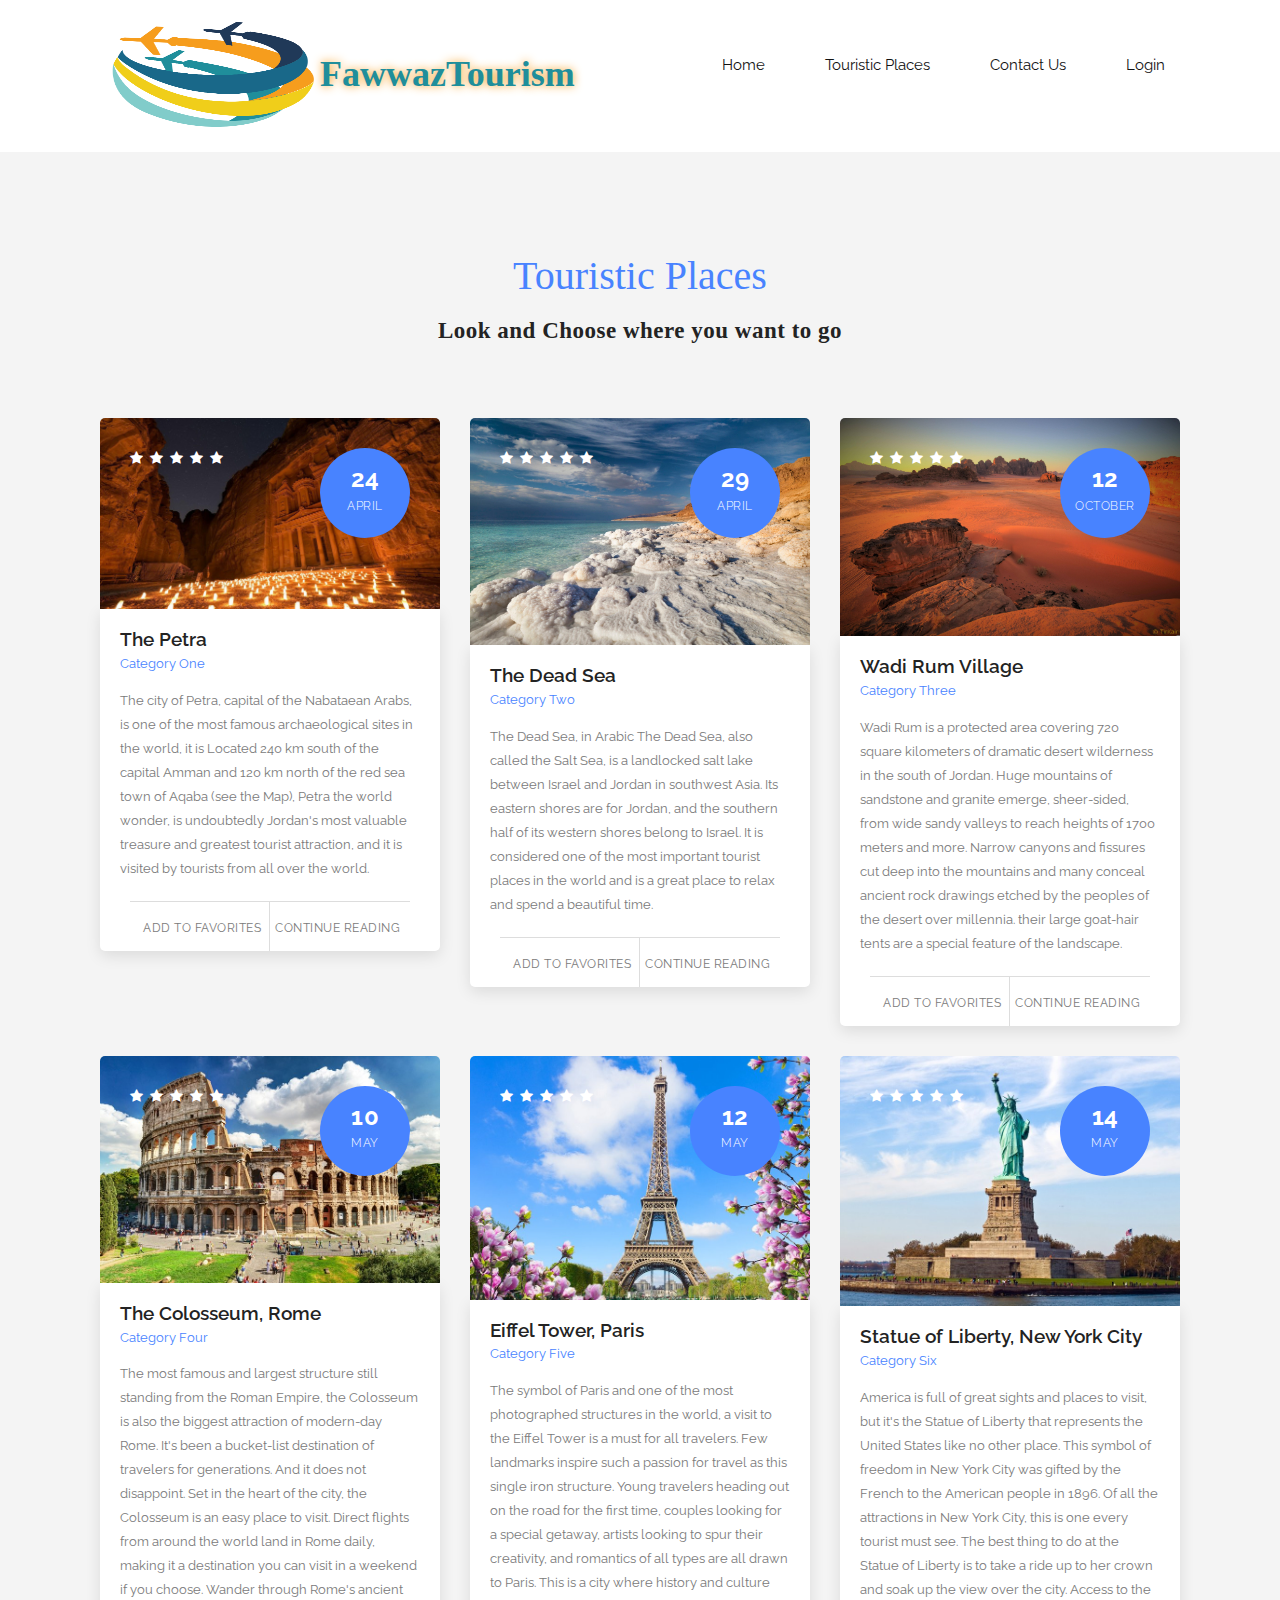
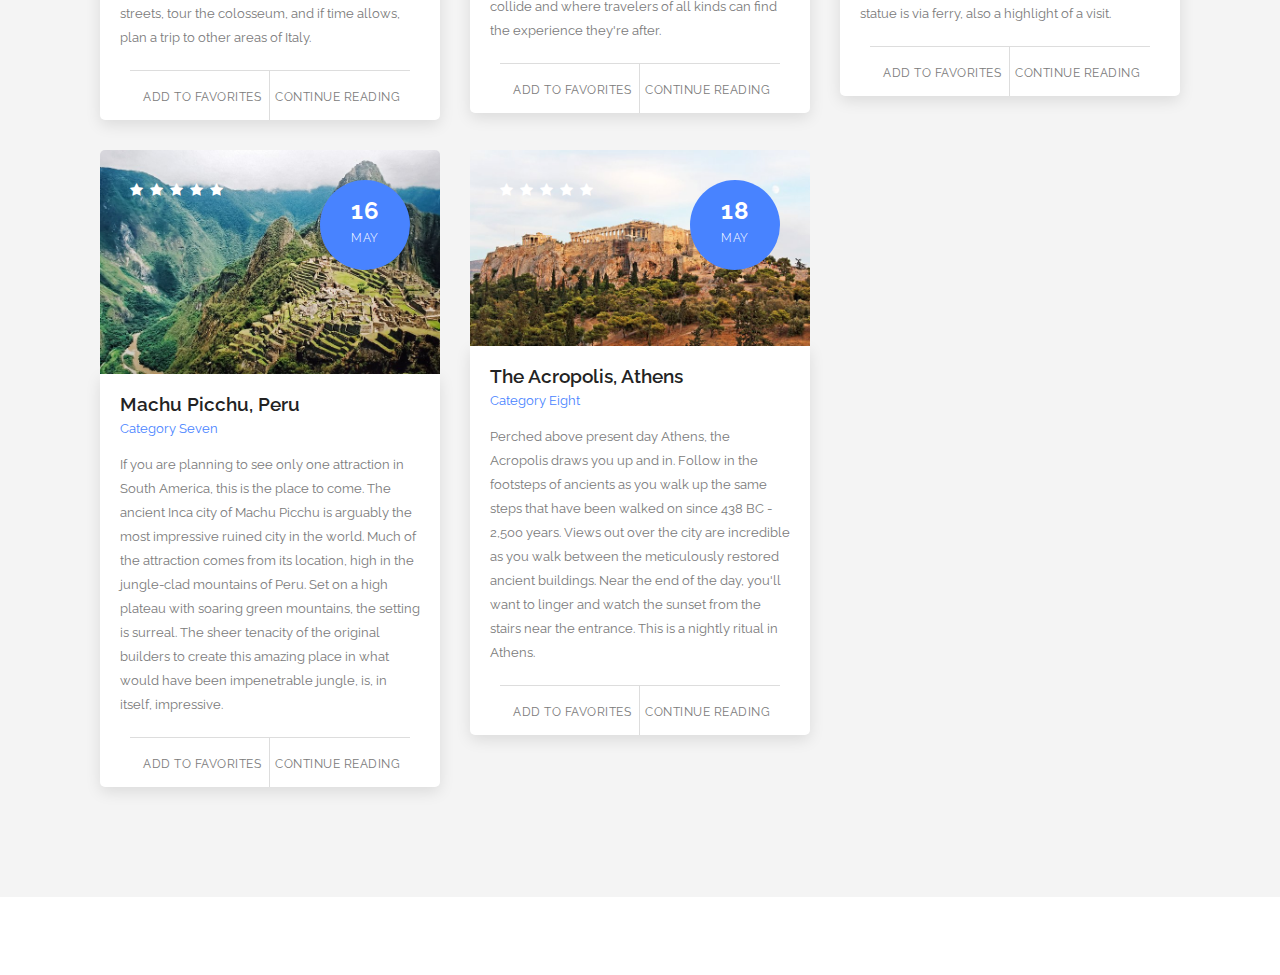
==== commit 6938bf4b: "Update TouristicPlaces.html" ====
--- a/TouristicPlaces.html
+++ b/TouristicPlaces.html
@@ -19,6 +19,34 @@
 </head>
 
 <body>
+        <div class="wrap">
+        <header id="header">
+            <div class="container">
+                <div class="row">
+                    <div class="col-md-12">
+                        <button id="primary-nav-button" type="button">Menu</button>
+                        <a href="index.html">
+                            <div class="logo">
+                                <img src="img/logo.png" alt="FawwazTourism Logo">
+                                <h1>FawwazTourism</h1>
+                            </div>
+                        </a>
+                        <nav id="primary-nav" class="dropdown cf">
+                            <ul class="dropdown menu">
+                                <li class='active'><a href="#">Home</a></li>
+                                <li><a class="scrollTo" data-scrollTo="blog" href="#">Touristic Places</a></li>
+                                <li><a class="scrollTo" target="_blank" href="contactUs.html">Contact Us</a></li>
+                                <li><a class="scrollTo" target="_blank" href="LoginPage/SignIn.html">Login</a></li>
+
+                            </ul>
+                        </nav><!-- / #primary-nav -->
+                    </div>
+                </div>
+            </div>
+        </header>
+    </div>
+    
+    
     <section class="featured-places" id="blog">
         <div class="container">
             <div class="row">
@@ -417,4 +445,4 @@
 
 </body>
 
-</html>+</html>
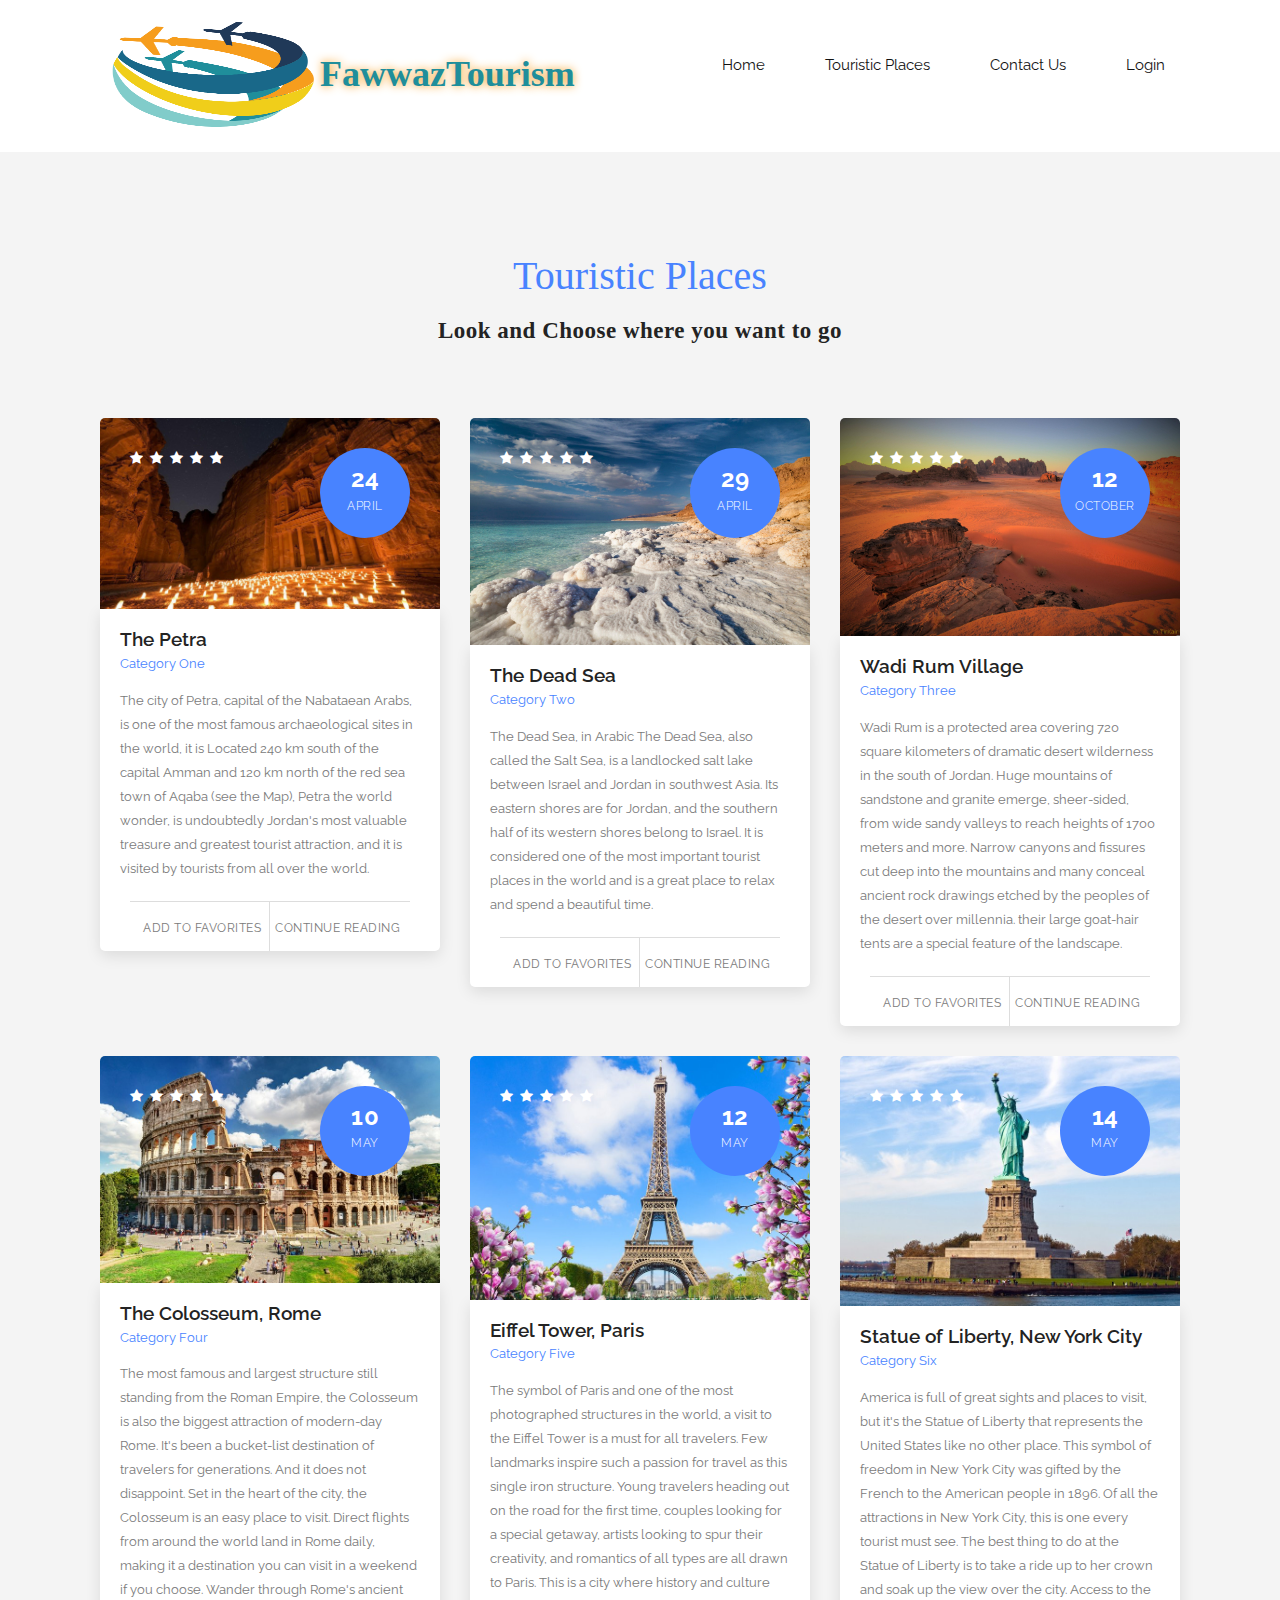
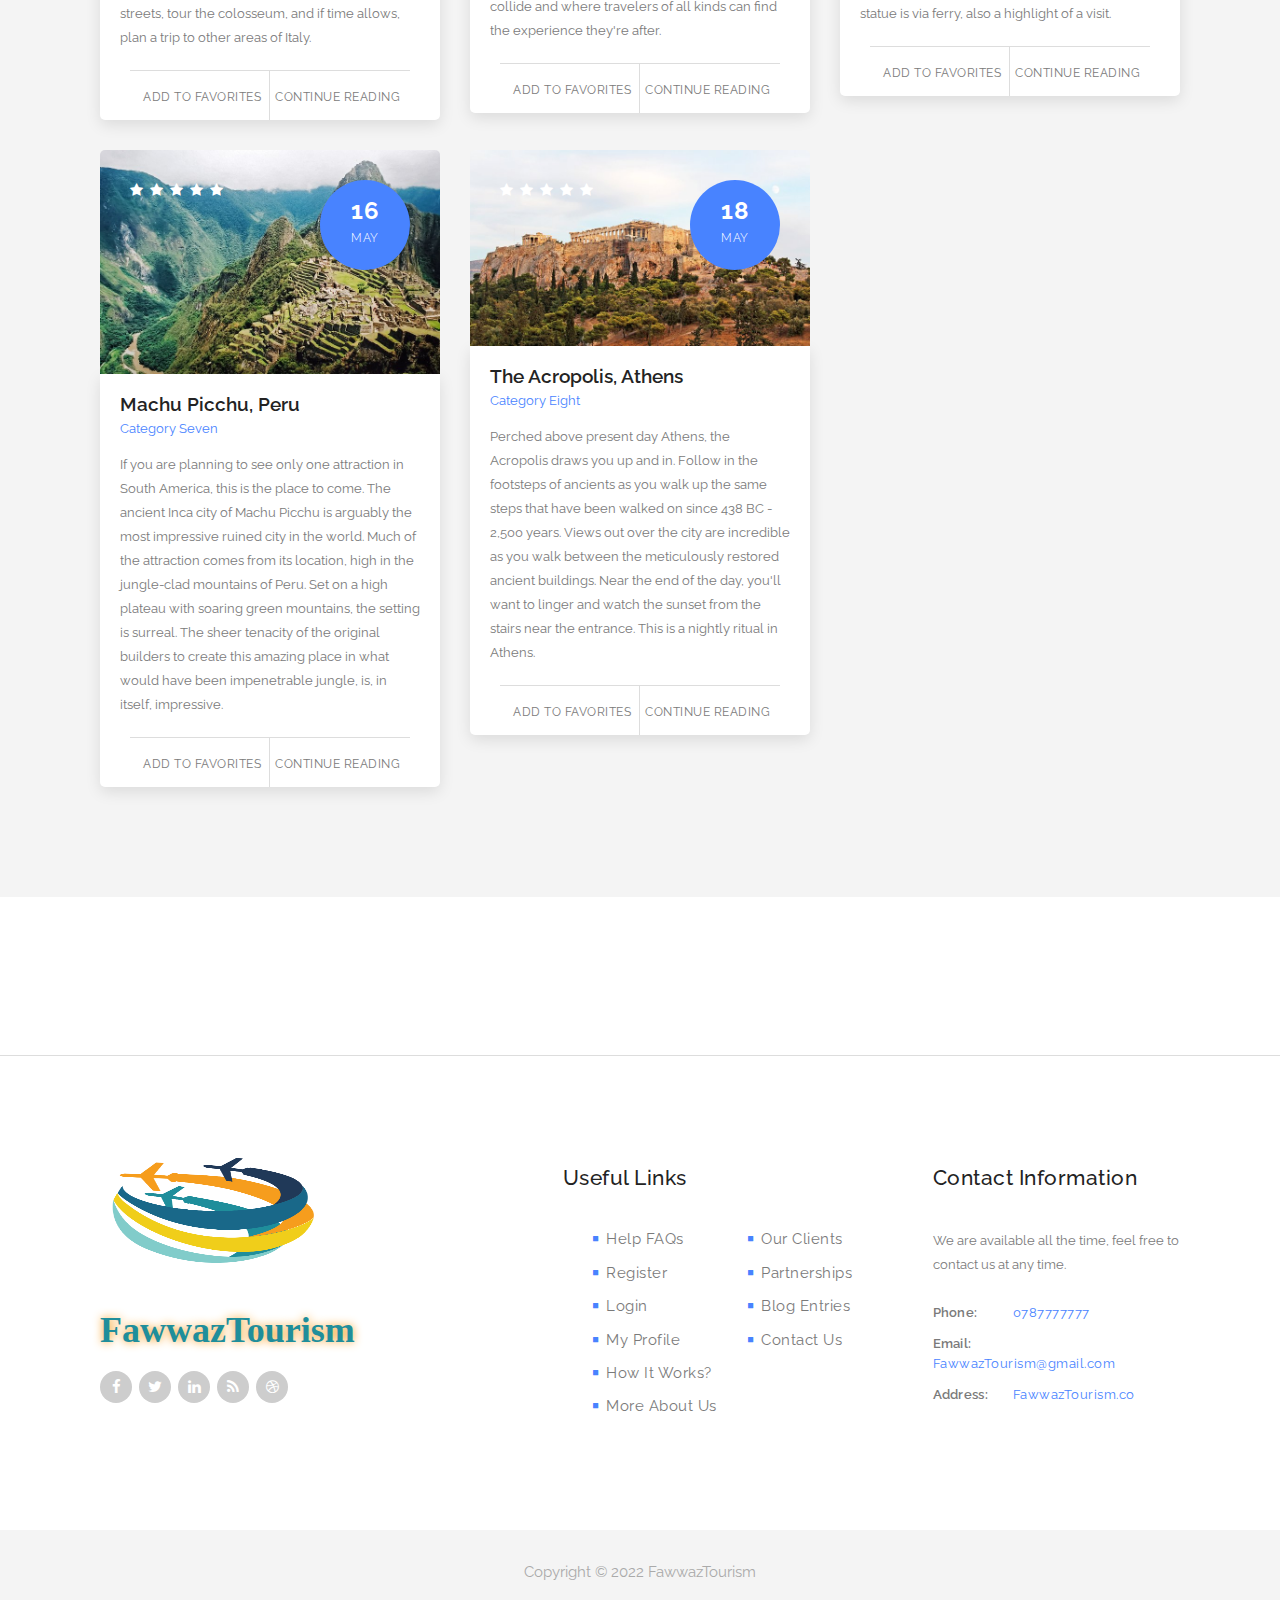
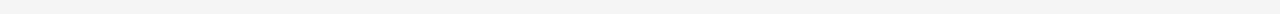
==== commit 6f320819: "Update TouristicPlaces.html" ====
--- a/TouristicPlaces.html
+++ b/TouristicPlaces.html
@@ -440,7 +440,74 @@
         </div>
     </section>
 
-
+    <footer>
+        <div class="container">
+            <div class="row">
+                <div class="col-md-5">
+                    <div class="about-veno">
+                        <div class="logo">
+                            <img src="img/logo.png" alt="FawwazTourism Logo">
+                            <h1>FawwazTourism</h1>
+                        </div></a>
+                        <ul class="social-icons">
+                            <li>
+                                <a href="#"><i class="fa fa-facebook"></i></a>
+                                <a href="#"><i class="fa fa-twitter"></i></a>
+                                <a href="#"><i class="fa fa-linkedin"></i></a>
+                                <a href="#"><i class="fa fa-rss"></i></a>
+                                <a href="#"><i class="fa fa-dribbble"></i></a>
+                            </li>
+                        </ul>
+                    </div>
+                </div>
+                <div class="col-md-4">
+                    <div class="useful-links">
+                        <div class="footer-heading">
+                            <h4>Useful Links</h4>
+                        </div>
+                        <div class="row">
+                            <div class="col-md-6">
+                                <ul>
+                                    <li><a href="#"><i class="fa fa-stop"></i>Help FAQs</a></li>
+                                    <li><a href="#"><i class="fa fa-stop"></i>Register</a></li>
+                                    <li><a href="#"><i class="fa fa-stop"></i>Login</a></li>
+                                    <li><a href="#"><i class="fa fa-stop"></i>My Profile</a></li>
+                                    <li><a href="#"><i class="fa fa-stop"></i>How It Works?</a></li>
+                                    <li><a href="#"><i class="fa fa-stop"></i>More About Us</a></li>
+                                </ul>
+                            </div>
+                            <div class="col-md-6">
+                                <ul>
+                                    <li><a href="#"><i class="fa fa-stop"></i>Our Clients</a></li>
+                                    <li><a href="#"><i class="fa fa-stop"></i>Partnerships</a></li>
+                                    <li><a href="#"><i class="fa fa-stop"></i>Blog Entries</a></li>
+                                    <li><a href="#"><i class="fa fa-stop"></i>Contact Us</a></li>
+                                </ul>
+                            </div>
+                        </div>
+                    </div>
+                </div>
+                <div class="col-md-3">
+                    <div class="contact-info">
+                        <div class="footer-heading">
+                            <h4>Contact Information</h4>
+                        </div>
+                        <p>We are available all the time, feel free to contact us at any time.</p>
+                        <ul>
+                            <li><span>Phone:</span><a href="#">0787777777</a></li>
+                            <li><span>Email:</span><a href="#">FawwazTourism@gmail.com</a></li>
+                            <li><span>Address:</span><a href="#">FawwazTourism.co</a></li>
+                        </ul>
+                    </div>
+                </div>
+            </div>
+        </div>
+    </footer>
+
+    <div class="sub-footer">
+        <p>Copyright &copy; 2022 FawwazTourism
+    </div>
+    
 
 
 </body>
